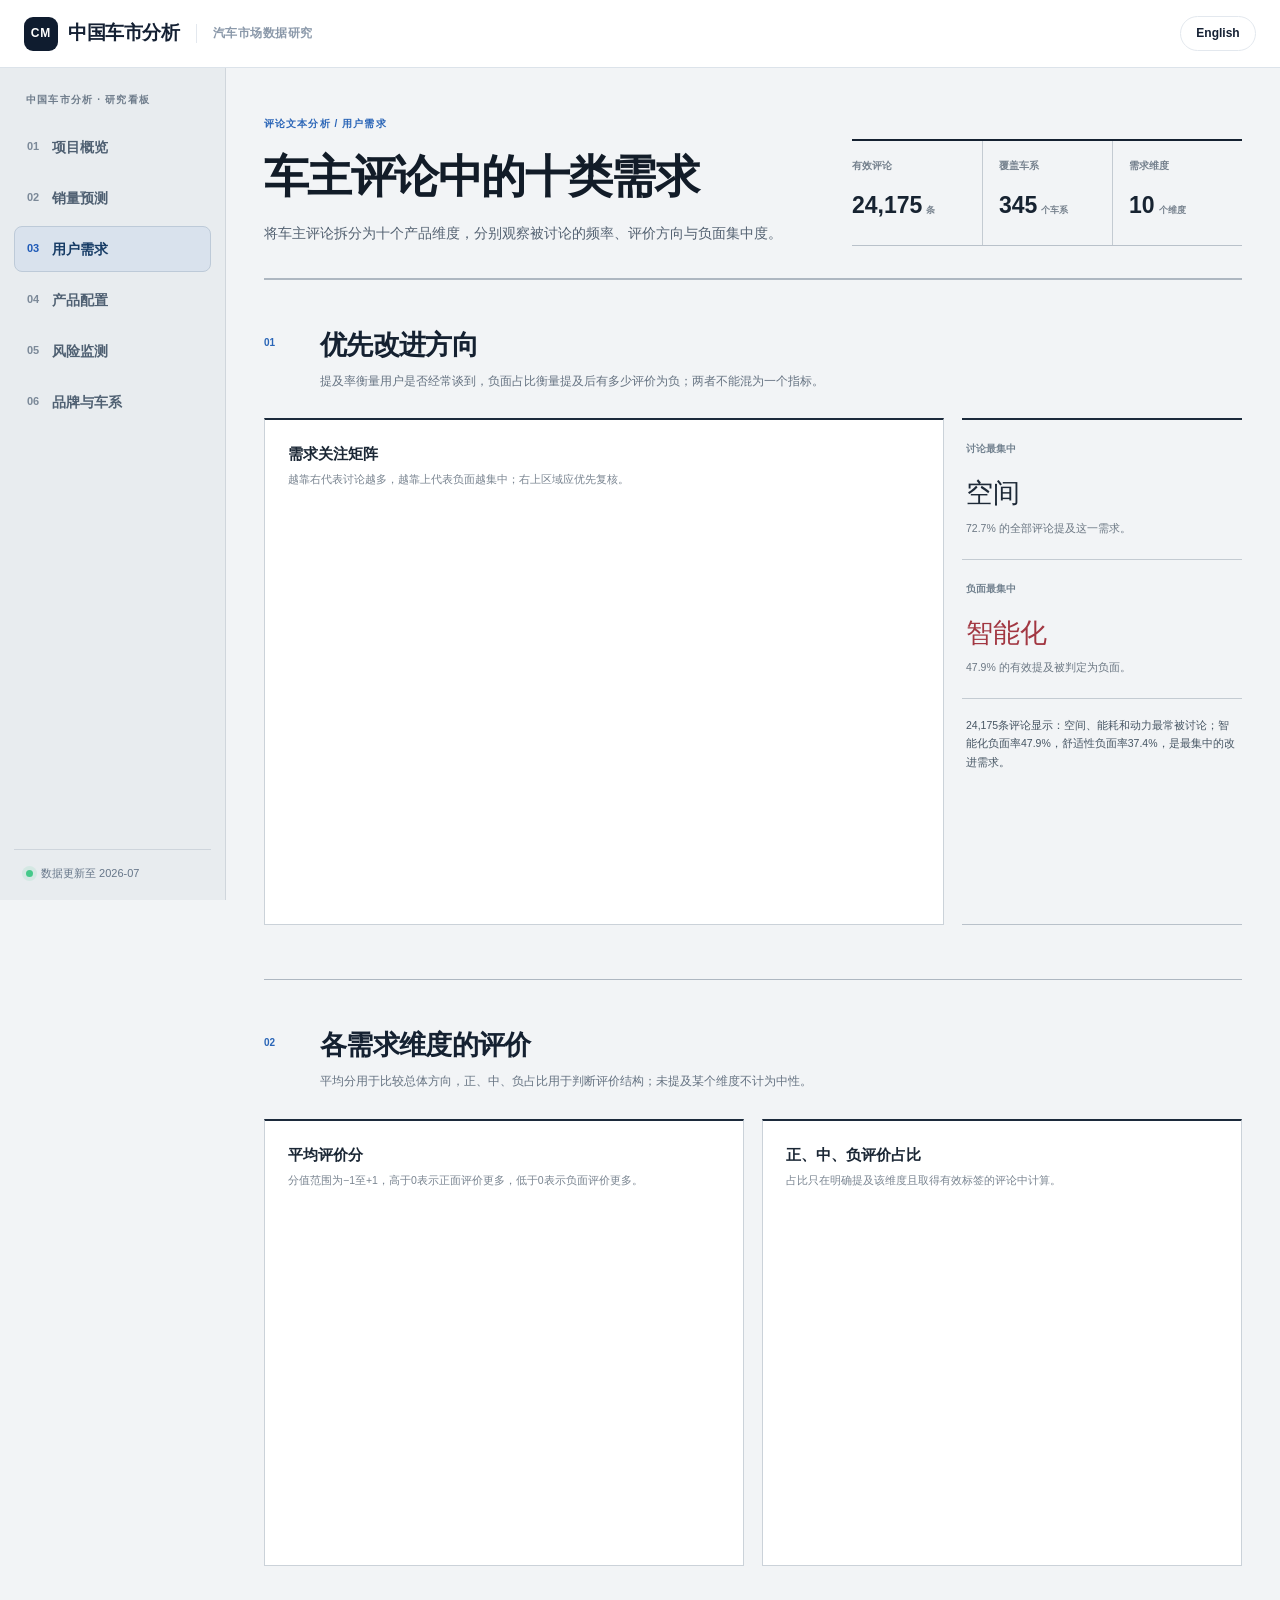
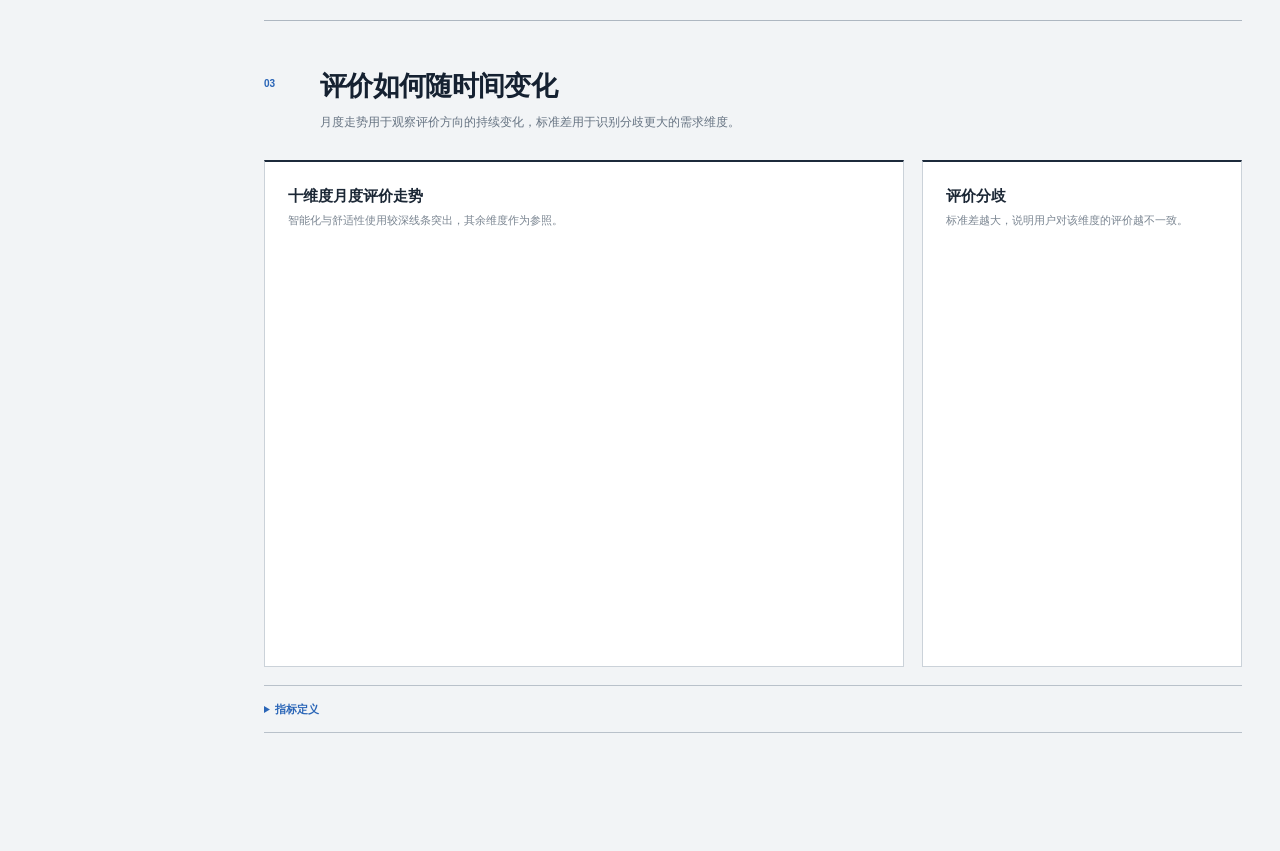
==== app/absa.html @ 63342f26 "feat: rename project and publish research dashboard" ====
<!doctype html>
<html lang="zh-CN">
<head>
  <meta charset="utf-8">
  <meta name="viewport" content="width=device-width, initial-scale=1">
  <title>中国车市分析 · 用户需求</title>
  <link rel="stylesheet" href="static/css/style.css?v=20260825-2">
  <style>[data-i18n]{visibility:hidden}</style>
</head>
<body class="analysis-page needs-page">
  <header class="topbar">
    <div class="brand">中国车市分析</div>
    <div class="brand-sub" data-i18n="brand_sub">汽车市场数据研究</div>
    <div class="top-actions"><button id="langSwitch" class="lang-switch">English</button></div>
  </header>
  <div class="layout">
    <nav class="sidebar" aria-label="Primary navigation"></nav>
    <main class="content analysis-content">
      <header class="analysis-header">
        <div class="analysis-header-copy">
          <p class="analysis-breadcrumb" data-i18n="ab_breadcrumb">评论文本分析 / 用户需求</p>
          <h1 data-i18n="ab_title_full">车主评论中的十类需求</h1>
          <p data-i18n="ab_lead_public">将车主评论拆分为十个产品维度，分别观察被讨论的频率、评价方向与负面集中度。</p>
        </div>
        <dl class="analysis-protocol">
          <div><dt data-i18n="ab_protocol_reviews">有效评论</dt><dd><strong id="ab-review-count">24,175</strong><span data-i18n="ov_unit_review">条</span></dd></div>
          <div><dt data-i18n="ab_protocol_series">覆盖车系</dt><dd><strong id="ab-series-count">345</strong><span data-i18n="home_series_unit">个车系</span></dd></div>
          <div><dt data-i18n="ab_protocol_aspects">需求维度</dt><dd><strong id="ab-aspect-count">10</strong><span data-i18n="ab_dimension_unit">个维度</span></dd></div>
        </dl>
      </header>

      <section class="analysis-section" aria-labelledby="ab-priority-title">
        <header class="analysis-section-head">
          <span>01</span>
          <div><h2 id="ab-priority-title" data-i18n="ab_priority_title">优先改进方向</h2><p data-i18n="ab_priority_lead">提及率衡量用户是否经常谈到，负面占比衡量提及后有多少评价为负；两者不能混为一个指标。</p></div>
        </header>
        <div class="needs-priority-grid">
          <article class="analysis-panel">
            <div class="analysis-panel-head"><div><h3 data-i18n="ab_attention">需求关注矩阵</h3><p data-i18n="ab_attention_note">越靠右代表讨论越多，越靠上代表负面越集中；右上区域应优先复核。</p></div></div>
            <div id="chartAttention" class="analysis-chart analysis-chart-tall"></div>
          </article>
          <aside class="needs-findings">
            <div><span data-i18n="ab_top_discussed">讨论最集中</span><strong id="ab-top-mentioned">—</strong><p id="ab-top-mentioned-detail">—</p></div>
            <div class="needs-finding-negative"><span data-i18n="ab_top_complaint">负面最集中</span><strong id="ab-top-negative">—</strong><p id="ab-top-negative-detail">—</p></div>
            <p class="needs-conclusion" id="ab-concl"></p>
          </aside>
        </div>
      </section>

      <section class="analysis-section" aria-labelledby="ab-evaluation-title">
        <header class="analysis-section-head">
          <span>02</span>
          <div><h2 id="ab-evaluation-title" data-i18n="ab_evaluation_title">各需求维度的评价</h2><p data-i18n="ab_evaluation_lead">平均分用于比较总体方向，正、中、负占比用于判断评价结构；未提及某个维度不计为中性。</p></div>
        </header>
        <div class="analysis-grid-2">
          <article class="analysis-panel">
            <div class="analysis-panel-head"><div><h3 data-i18n="ab_bar">平均评价分</h3><p data-i18n="ab_bar_insight">分值范围为−1至+1，高于0表示正面评价更多，低于0表示负面评价更多。</p></div></div>
            <div id="chartAverage" class="analysis-chart"></div>
          </article>
          <article class="analysis-panel">
            <div class="analysis-panel-head"><div><h3 data-i18n="ab_dist">正、中、负评价占比</h3><p data-i18n="ab_dist_insight">占比只在明确提及该维度且取得有效标签的评论中计算。</p></div></div>
            <div id="chartDist" class="analysis-chart"></div>
          </article>
        </div>
      </section>

      <section class="analysis-section" aria-labelledby="ab-change-title">
        <header class="analysis-section-head">
          <span>03</span>
          <div><h2 id="ab-change-title" data-i18n="ab_change_title">评价如何随时间变化</h2><p data-i18n="ab_change_lead">月度走势用于观察评价方向的持续变化，标准差用于识别分歧更大的需求维度。</p></div>
        </header>
        <div class="needs-change-grid">
          <article class="analysis-panel">
            <div class="analysis-panel-head"><div><h3 data-i18n="ab_trend">十维度月度评价走势</h3><p data-i18n="ab_trend_insight">智能化与舒适性使用较深线条突出，其余维度作为参照。</p></div></div>
            <div id="chartTrend" class="analysis-chart analysis-chart-tall"></div>
          </article>
          <article class="analysis-panel">
            <div class="analysis-panel-head"><div><h3 data-i18n="ab_variance">评价分歧</h3><p data-i18n="ab_var_insight">标准差越大，说明用户对该维度的评价越不一致。</p></div></div>
            <div id="chartVariance" class="analysis-chart analysis-chart-tall"></div>
          </article>
        </div>
        <details class="analysis-method-note"><summary data-i18n="ab_method_summary">指标定义</summary><p data-i18n="ab_method_definition">提及率＝提及该维度的评论数÷全部评论数；负面占比＝该维度负面标签数÷该维度有效标签数。未提及与标签缺失均保留为缺失，不填成中性。</p></details>
      </section>
    </main>
  </div>

  <script src="static/js/lib/echarts.min.js"></script>
  <script src="static/js/theme.js"></script>
  <script src="static/js/common.js"></script>
  <script src="static/js/i18n.js"></script>
  <script>
    try { window.I18N.apply(); } catch (e) {}
    document.querySelectorAll('[data-i18n]').forEach(function (el) { el.style.visibility = 'visible'; });
    var absaData = null;
    var chartAttention, chartAverage, chartDist, chartTrend, chartVariance;

    function renderABSA() {
      if (!absaData) return;
      var d = absaData, T = window.CHINA_AUTO_MARKET;
      document.getElementById('ab-concl').textContent = d.conclusion[window.CHINA_AUTO_MARKET.lang] || d.conclusion.zh;
      document.getElementById('ab-review-count').textContent = formatNumber(d.meta.review_rows);
      document.getElementById('ab-series-count').textContent = formatNumber(d.meta.review_series);
      document.getElementById('ab-aspect-count').textContent = formatNumber(d.meta.aspects);
      var distByKey = {};
      d.distribution.forEach(function (x) { distByKey[x.key] = x; });
      var topMention = d.aspects.slice().sort(function (a, b) { return b.mention_rate - a.mention_rate; })[0];
      var topNegative = d.distribution.slice().sort(function (a, b) { return b.negative - a.negative; })[0];
      document.getElementById('ab-top-mentioned').textContent = nameFromAspect(topMention);
      document.getElementById('ab-top-mentioned-detail').textContent = (topMention.mention_rate * 100).toFixed(1) + '% ' + (window.CHINA_AUTO_MARKET.lang === 'en' ? 'of all reviews mention this need.' : '的全部评论提及这一需求。');
      document.getElementById('ab-top-negative').textContent = nameFromAspect(topNegative);
      document.getElementById('ab-top-negative-detail').textContent = (topNegative.negative * 100).toFixed(1) + '% ' + (window.CHINA_AUTO_MARKET.lang === 'en' ? 'of scored mentions are negative.' : '的有效提及被判定为负面。');

      var attention = d.aspects.map(function (a) {
        var negative = distByKey[a.key].negative;
        return { name: nameFromAspect(a), value: [a.mention_rate, negative, 16], itemStyle: { color: negative >= .35 ? T.sentimentNeg : '#2a65b7' } };
      });
      if (!chartAttention) chartAttention = initChart('chartAttention');
      chartAttention.setOption({
        tooltip: { trigger: 'item', backgroundColor: 'rgba(15,28,47,.96)', borderWidth: 0, textStyle: { color: '#fff' }, formatter: function (p) { return '<b>' + p.name + '</b><br>' + (window.CHINA_AUTO_MARKET.lang === 'en' ? 'Mention rate: ' : '提及率：') + (p.value[0] * 100).toFixed(1) + '%<br>' + (window.CHINA_AUTO_MARKET.lang === 'en' ? 'Negative share: ' : '负面占比：') + (p.value[1] * 100).toFixed(1) + '%'; } },
        grid: baseGrid({ top: 32, left: 52, right: 38, bottom: 56 }),
        xAxis: Object.assign({ type: 'value', min: .4, max: .76, axisLabel: { formatter: function (v) { return Math.round(v * 100) + '%'; } }, name: window.CHINA_AUTO_MARKET.lang === 'en' ? 'Mention rate' : '评论提及率', nameLocation: 'middle', nameGap: 32 }, axisStyle()),
        yAxis: Object.assign({ type: 'value', min: 0, max: .55, axisLabel: { formatter: function (v) { return Math.round(v * 100) + '%'; } }, name: window.CHINA_AUTO_MARKET.lang === 'en' ? 'Negative share' : '负面占比' }, axisStyle()),
        series: [{ type: 'scatter', data: attention, symbolSize: 17, label: { show: true, position: 'top', color: T.text, fontSize: 10, formatter: '{b}' }, markLine: { silent: true, symbol: 'none', lineStyle: { type: 'dashed', color: '#aeb8c3' }, data: [{ xAxis: .65 }, { yAxis: .3 }] } }]
      }, true);

      var averages = d.aspects.slice().sort(function (a, b) { return a.avg - b.avg; });
      if (!chartAverage) chartAverage = initChart('chartAverage');
      chartAverage.setOption({
        tooltip: Object.assign({ trigger: 'axis', axisPointer: { type: 'shadow' }, valueFormatter: function (v) { return Number(v).toFixed(3); } }, tooltipStyle()),
        grid: baseGrid({ left: 82, top: 18, right: 52, bottom: 42 }),
        xAxis: Object.assign({ type: 'value', min: -.2, max: 1, name: window.I18N.get('ab_axis_sentiment'), nameLocation: 'middle', nameGap: 28 }, axisStyle()),
        yAxis: Object.assign({ type: 'category', data: averages.map(nameFromAspect) }, axisStyle()),
        series: [{ type: 'bar', barMaxWidth: 14, data: averages.map(function (x) { return { value: x.avg, itemStyle: { color: x.avg < 0 ? T.sentimentNeg : '#2a65b7', borderRadius: x.avg < 0 ? [4,0,0,4] : [0,4,4,0] } }; }), label: { show: true, position: 'right', color: T.muted, fontSize: 10, formatter: function (p) { return p.value.toFixed(3); } }, markLine: { silent: true, symbol: 'none', data: [{ xAxis: 0 }], lineStyle: { color: '#6e7b88', width: 1 } } }]
      }, true);

      var rows = d.distribution.slice().sort(function (a, b) { return b.negative - a.negative; });
      if (!chartDist) chartDist = initChart('chartDist');
      chartDist.setOption({
        tooltip: Object.assign({ trigger: 'axis', axisPointer: { type: 'shadow' }, valueFormatter: function (v) { return (v * 100).toFixed(1) + '%'; } }, tooltipStyle()),
        legend: { data: [window.I18N.get('ab_pos'), window.I18N.get('ab_neu'), window.I18N.get('ab_neg')], top: 0, textStyle: { color: T.muted, fontSize: 10 } },
        grid: baseGrid({ left: 82, top: 38, right: 22, bottom: 36 }),
        xAxis: Object.assign({ type: 'value', max: 1, axisLabel: { formatter: function (v) { return Math.round(v * 100) + '%'; } } }, axisStyle()),
        yAxis: Object.assign({ type: 'category', data: rows.map(nameFromAspect) }, axisStyle()),
        series: [
          { name: window.I18N.get('ab_pos'), type: 'bar', stack: 'total', barMaxWidth: 15, data: rows.map(function (x) { return x.positive; }), itemStyle: { color: T.sentimentPos } },
          { name: window.I18N.get('ab_neu'), type: 'bar', stack: 'total', barMaxWidth: 15, data: rows.map(function (x) { return x.neutral; }), itemStyle: { color: T.sentimentNeu } },
          { name: window.I18N.get('ab_neg'), type: 'bar', stack: 'total', barMaxWidth: 15, data: rows.map(function (x) { return x.negative; }), itemStyle: { color: T.sentimentNeg } }
        ]
      }, true);

      var mt = d.monthly_trends;
      if (!chartTrend) chartTrend = initChart('chartTrend');
      chartTrend.setOption({
        tooltip: tooltipStyle(),
        legend: { type: 'scroll', data: mt.series.map(function (s) { return window.CHINA_AUTO_MARKET.lang === 'en' ? s.name_en : s.name_zh; }), top: 0, textStyle: { color: T.muted, fontSize: 10 } },
        grid: baseGrid({ top: 48, bottom: 42, left: 50, right: 24 }),
        xAxis: Object.assign({ type: 'category', data: mt.months, axisLabel: { interval: Math.max(0, Math.floor(mt.months.length / 8)) } }, axisStyle()),
        yAxis: Object.assign({ type: 'value', min: -.5, max: 1, name: window.I18N.get('ab_axis_sentiment') }, axisStyle()),
        series: mt.series.map(function (s, i) { var focus = s.key === 'comfort' || s.key === 'intelligence'; return { name: window.CHINA_AUTO_MARKET.lang === 'en' ? s.name_en : s.name_zh, type: 'line', data: s.data, showSymbol: false, connectNulls: false, smooth: .12, lineStyle: { width: focus ? 2.4 : 1.1, opacity: focus ? 1 : .36 }, itemStyle: { color: focus ? (s.key === 'intelligence' ? T.sentimentNeg : '#9152a6') : T.palette[i % T.palette.length] }, z: focus ? 4 : 1 }; })
      }, true);

      var variance = d.variance.slice().sort(function (a, b) { return a.std - b.std; });
      if (!chartVariance) chartVariance = initChart('chartVariance');
      chartVariance.setOption({
        tooltip: Object.assign({ trigger: 'axis', axisPointer: { type: 'shadow' }, valueFormatter: function (v) { return Number(v).toFixed(3); } }, tooltipStyle()),
        grid: baseGrid({ left: 88, top: 18, right: 50, bottom: 42 }),
        xAxis: Object.assign({ type: 'value', min: .35, max: 1, name: window.CHINA_AUTO_MARKET.lang === 'en' ? 'Standard deviation' : '标准差', nameLocation: 'middle', nameGap: 28 }, axisStyle()),
        yAxis: Object.assign({ type: 'category', data: variance.map(nameFromAspect) }, axisStyle()),
        series: [{ type: 'bar', barMaxWidth: 14, data: variance.map(function (x) { return { value: x.std, itemStyle: { color: x.std >= .9 ? T.sentimentNeg : '#778a9e', borderRadius: [0,4,4,0] } }; }), label: { show: true, position: 'right', color: T.muted, fontSize: 10, formatter: function (p) { return p.value.toFixed(3); } } }]
      }, true);
    }

    loadJSON('absa').then(function (d) { absaData = d; renderABSA(); });
    window.__renderers.renderABSA = renderABSA;
  </script>
</body>
</html>
---- app/static/css/style.css ----
:root {
  --canvas: #f4f6f8;
  --paper: #ffffff;
  --ink: #142033;
  --muted: #65758b;
  --soft: #8b99aa;
  --line: #e3e8ee;
  --navy: #0f1c2f;
  --primary: #2878ff;
  --primary-soft: #eaf2ff;
  --cyan: #00a6a6;
  --positive: #36a269;
  --negative: #df5b63;
  --warning: #e7a53f;
  --shadow: 0 8px 30px rgba(29, 46, 68, .065);
  --sidebar: 226px;
  --topbar: 68px;
}

* { box-sizing: border-box; }
html { scroll-behavior: smooth; }
html, body {
  margin: 0;
  min-height: 100%;
  background: var(--canvas);
  color: var(--ink);
  font-family: -apple-system, BlinkMacSystemFont, "SF Pro Display", "PingFang SC",
               "Microsoft YaHei", "Segoe UI", Roboto, Helvetica, Arial, sans-serif;
  font-size: 15px;
  line-height: 1.58;
}
button, input, select { font: inherit; }

.topbar {
  position: sticky;
  top: 0;
  z-index: 40;
  height: var(--topbar);
  display: flex;
  align-items: center;
  gap: 16px;
  padding: 0 24px;
  background: rgba(255, 255, 255, .94);
  border-bottom: 1px solid rgba(216, 224, 232, .88);
  backdrop-filter: blur(14px);
}
.topbar .brand a { display: flex; align-items: center; gap: 10px; color: var(--ink); text-decoration: none; }
.brand-mark { width: 34px; height: 34px; display: grid; place-items: center; border-radius: 9px; background: var(--navy); color: #fff; font-size: 12px; font-weight: 800; letter-spacing: .07em; }
.brand-word { font-size: 19px; font-weight: 760; letter-spacing: -.02em; }
.brand-sub { padding-left: 16px; border-left: 1px solid var(--line); color: var(--soft); font-size: 12px; font-weight: 650; letter-spacing: .04em; }
.top-actions { display: flex; align-items: center; gap: 24px; margin-left: auto; }
.lang-switch { min-width: 76px; padding: 7px 13px; border: 1px solid var(--line); border-radius: 999px; background: var(--paper); color: var(--ink); cursor: pointer; font-size: 12px; font-weight: 650; transition: .18s ease; }
.lang-switch:hover { color: var(--primary); border-color: #a9c7ff; background: var(--primary-soft); }
.nav-toggle, .nav-overlay { display: none; }

.layout { display: flex; min-height: calc(100vh - var(--topbar)); }
.sidebar { position: sticky; top: var(--topbar); width: var(--sidebar); height: calc(100vh - var(--topbar)); flex: 0 0 var(--sidebar); display: flex; flex-direction: column; overflow: auto; padding: 24px 14px 18px; border-right: 1px solid #d0d6dc; background: #e8ecef; color: #203044; }
.nav-caption { padding: 0 12px 16px; color: #6d7b8a; font-size: 10px; font-weight: 750; letter-spacing: .12em; }
.nav-list { display: grid; gap: 5px; }
.sidebar a { min-height: 46px; display: flex; align-items: center; gap: 13px; padding: 0 12px; border: 1px solid transparent; border-radius: 8px; color: #4f6072; text-decoration: none; font-size: 14px; font-weight: 600; transition: .18s ease; }
.sidebar a:hover { background: rgba(31,90,183,.055); color: #173c66; }
.sidebar a.active { background: #d9e2ed; border-color: #bdcad8; color: #173c66; }
.nav-index { color: #7b8998; font-size: 11px; font-variant-numeric: tabular-nums; }
.sidebar a.active .nav-index { color: #1f5ab7; }
.nav-foot { margin-top: auto; display: flex; align-items: center; gap: 8px; padding: 15px 12px 0; border-top: 1px solid #ced5dc; color: #667689; font-size: 11px; }
.status-dot { width: 7px; height: 7px; border-radius: 50%; background: #45c98a; box-shadow: 0 0 0 4px rgba(69,201,138,.12); }

.content { width: calc(100% - var(--sidebar)); max-width: 1440px; padding: 34px 38px 64px; }
.page-head { display: flex; justify-content: space-between; gap: 28px; margin: 0 0 24px; }
.page-head-copy { max-width: 820px; }
.eyebrow { margin: 0 0 8px; color: #76a8ff; font-size: 11.5px; font-weight: 750; letter-spacing: .08em; }
.page-head h1 { margin: 0 0 9px; font-size: clamp(29px, 2.5vw, 36px); line-height: 1.22; letter-spacing: -.03em; }
.lead-text { max-width: 900px; margin: 0; color: #53657b; font-size: 14px; line-height: 1.7; }
.page-meta { display: flex; align-items: flex-start; gap: 8px; padding-top: 6px; }
.meta-pill, .trust-pill { display: inline-flex; align-items: center; gap: 6px; padding: 7px 11px; border: 1px solid var(--line); border-radius: 999px; background: rgba(255,255,255,.78); color: #53657b; font-size: 11.5px; font-weight: 650; white-space: nowrap; }
.meta-pill::before, .trust-pill::before { content: ''; width: 5px; height: 5px; border-radius: 50%; background: var(--positive); }

/* Internal analysis pages: compact data-product shell. */
.analysis-page { background: #f2f4f6; }
.analysis-content { max-width: 1480px; padding-top: 0; }
.analysis-header { display: grid; grid-template-columns: minmax(0, 1.45fr) minmax(390px, .72fr); gap: 54px; align-items: end; padding: 48px 0 32px; border-bottom: 1px solid #aeb7c1; }
.analysis-header-copy { max-width: 760px; }
.analysis-breadcrumb { margin: 0 0 18px; color: #2a65b7; font-size: 10px; font-weight: 800; letter-spacing: .11em; text-transform: uppercase; }
.analysis-header h1 { margin: 0; color: #121c28; font-size: clamp(34px, 3.5vw, 48px); font-weight: 720; line-height: 1.18; letter-spacing: -.035em; }
.analysis-header-copy > p:last-child { max-width: 720px; margin: 18px 0 0; color: #536171; font-size: 14px; line-height: 1.78; }
.analysis-protocol { display: grid; grid-template-columns: repeat(3, minmax(0, 1fr)); margin: 0; border-top: 2px solid #152131; border-bottom: 1px solid #b9c1ca; }
.analysis-protocol > div { min-height: 104px; padding: 17px 16px 15px 0; }
.analysis-protocol > div + div { padding-left: 16px; border-left: 1px solid #c4cbd2; }
.analysis-protocol dt { color: #74808d; font-size: 9.5px; font-weight: 700; }
.analysis-protocol dd { margin: 21px 0 0; color: #172331; font-size: 13px; font-weight: 700; white-space: nowrap; }
.analysis-protocol dd strong { font-size: 23px; line-height: 1; font-variant-numeric: tabular-nums; }
.analysis-protocol dd span { margin-left: 4px; color: #77828e; font-size: 9px; font-weight: 600; }
.analysis-timeline { display: grid; grid-template-columns: 2fr .75fr .75fr; margin: 22px 0 28px; border: 1px solid #cbd2d9; background: #fff; }
.analysis-timeline > div { min-height: 74px; display: grid; grid-template-columns: auto minmax(120px, 1fr) auto; gap: 15px; align-items: center; padding: 15px 18px; }
.analysis-timeline > div + div { border-left: 1px solid #cbd2d9; }
.analysis-timeline span { color: #2a65b7; font-size: 9px; font-weight: 800; letter-spacing: .08em; }
.analysis-timeline strong { color: #253241; font-size: 12px; font-variant-numeric: tabular-nums; }
.analysis-timeline em { color: #84909c; font-size: 9px; font-style: normal; white-space: nowrap; }
.analysis-section { padding: 48px 0 54px; border-top: 1px solid #aeb7c1; }
.analysis-section-head { display: grid; grid-template-columns: 38px minmax(0, 1fr); gap: 18px; max-width: 920px; margin-bottom: 27px; }
.analysis-section-head > span { padding-top: 7px; color: #2a65b7; font-size: 10px; font-weight: 800; font-variant-numeric: tabular-nums; }
.analysis-section-head h2 { margin: 0; color: #152131; font-size: 27px; line-height: 1.3; letter-spacing: -.025em; }
.analysis-section-head p { max-width: 780px; margin: 8px 0 0; color: #667382; font-size: 12px; line-height: 1.72; }
.analysis-panel { min-width: 0; padding: 22px 23px 18px; border: 1px solid #cbd2d9; border-top: 2px solid #1c2a3b; background: #fff; }
.analysis-panel-head { display: flex; justify-content: space-between; gap: 22px; margin-bottom: 8px; }
.analysis-panel-head h3 { margin: 0; color: #1b2735; font-size: 15px; font-weight: 730; }
.analysis-panel-head p { max-width: 680px; margin: 5px 0 0; color: #7a8591; font-size: 10.5px; line-height: 1.65; }
.analysis-chart { width: 100%; height: 350px; }
.analysis-chart-tall { height: 410px; }
.analysis-grid-2 { display: grid; grid-template-columns: repeat(2, minmax(0, 1fr)); gap: 18px; }
.forecast-score-wrap { overflow-x: auto; margin-bottom: 22px; border-top: 2px solid #1c2a3b; border-bottom: 1px solid #aeb7c1; background: #fff; }
.forecast-score-table { width: 100%; min-width: 720px; border-collapse: collapse; }
.forecast-score-table th { padding: 11px 15px; border-bottom: 1px solid #aeb7c1; color: #737f8b; font-size: 9.5px; font-weight: 750; text-align: right; }
.forecast-score-table th:first-child { width: 46%; text-align: left; }
.forecast-score-table td { padding: 16px 15px; border-bottom: 1px solid #dde1e5; color: #1d2937; font-size: 15px; font-weight: 700; text-align: right; font-variant-numeric: tabular-nums; }
.forecast-score-table tbody tr:last-child td { border-bottom: 0; }
.forecast-score-table td:first-child { text-align: left; }
.forecast-score-table td:first-child strong { display: block; font-size: 12.5px; }
.forecast-score-table td:first-child span { display: block; margin-top: 4px; color: #7b8691; font-size: 9.5px; font-weight: 500; }
.forecast-primary-row td { background: #edf3fb; }
.forecast-primary-row td:first-child { box-shadow: inset 3px 0 #2a65b7; }
.forecast-primary-row td:last-child, #fc-score-cold-gain { color: #197052; }
.forecast-main-grid { display: grid; grid-template-columns: minmax(0, 1.48fr) minmax(270px, .52fr); gap: 18px; }
.analysis-reading { padding: 22px 21px; border-top: 2px solid #1c2a3b; border-bottom: 1px solid #b9c1ca; background: #e9edf1; }
.analysis-reading h3 { margin: 0 0 23px; color: #1c2937; font-size: 14px; }
.analysis-reading dl { margin: 0; }
.analysis-reading dl > div { padding: 17px 0; border-top: 1px solid #c5cbd2; }
.analysis-reading dl > div:first-child { border-top: 0; padding-top: 0; }
.analysis-reading dt { color: #2a65b7; font-size: 10px; font-weight: 750; }
.analysis-reading dd { margin: 6px 0 0; color: #5f6c79; font-size: 10.5px; line-height: 1.72; }
.forecast-signal-grid { display: grid; grid-template-columns: minmax(0, 1.5fr) minmax(290px, .5fr); gap: 18px; }
.forecast-signal-summary { border-top: 2px solid #1c2a3b; border-bottom: 1px solid #b9c1ca; }
.forecast-signal-summary > div { min-height: 137px; padding: 21px 4px 20px; }
.forecast-signal-summary > div + div { border-top: 1px solid #c4cbd2; }
.forecast-signal-summary span { display: block; color: #2a65b7; font-size: 9px; font-weight: 800; }
.forecast-signal-summary strong { display: block; margin: 15px 0 6px; color: #1d2937; font-size: 13px; }
.forecast-signal-summary p { margin: 0; color: #6a7682; font-size: 10.5px; line-height: 1.68; }
.forecast-evidence-strip { display: grid; grid-template-columns: repeat(3, minmax(0, 1fr)); margin-bottom: 20px; border-top: 2px solid #1c2a3b; border-bottom: 1px solid #aeb7c1; background: #fff; }
.forecast-evidence-strip > div { min-height: 130px; padding: 21px 22px; }
.forecast-evidence-strip > div + div { border-left: 1px solid #cbd2d9; }
.forecast-evidence-strip span { display: block; color: #74808c; font-size: 10px; }
.forecast-evidence-strip strong { display: block; margin-top: 20px; color: #1e5da9; font-size: 31px; line-height: 1; letter-spacing: -.035em; font-variant-numeric: tabular-nums; }
.forecast-evidence-strip small { margin-left: 4px; color: #6d7985; font-size: 10px; letter-spacing: 0; }
.forecast-evidence-strip > p { grid-column: 1 / -1; margin: 0; padding: 15px 22px; border-top: 1px solid #cbd2d9; background: #f5f7f8; color: #576573; font-size: 11px; line-height: 1.7; }
.analysis-method-note { margin-top: 18px; border-top: 1px solid #b9c1ca; border-bottom: 1px solid #b9c1ca; }
.analysis-method-note summary { padding: 15px 0; color: #2a65b7; cursor: pointer; font-size: 10.5px; font-weight: 720; }
.analysis-method-note p { max-width: 920px; margin: 0 0 13px; color: #687480; font-size: 10px; line-height: 1.75; }

/* User needs */
.needs-priority-grid { display: grid; grid-template-columns: minmax(0, 1.48fr) minmax(280px, .52fr); gap: 18px; }
.needs-findings { border-top: 2px solid #1c2a3b; border-bottom: 1px solid #b9c1ca; }
.needs-findings > div { min-height: 132px; padding: 21px 4px; }
.needs-findings > div + div { border-top: 1px solid #c4cbd2; }
.needs-findings span { display: block; color: #71808e; font-size: 9.5px; font-weight: 750; }
.needs-findings strong { display: block; margin: 16px 0 5px; color: #1d2937; font-family: Georgia, "Songti SC", serif; font-size: 27px; font-weight: 560; }
.needs-findings p { margin: 0; color: #6c7884; font-size: 10.5px; line-height: 1.68; }
.needs-findings .needs-finding-negative strong { color: #a23742; }
.needs-findings .needs-conclusion { padding: 17px 4px; border-top: 1px solid #c4cbd2; color: #465563; font-size: 10.5px; line-height: 1.75; }
.needs-change-grid { display: grid; grid-template-columns: minmax(0, 1.42fr) minmax(320px, .58fr); gap: 18px; }

/* Product specifications */
.product-evidence-strip { display: grid; grid-template-columns: repeat(3, minmax(0, 1fr)); margin-bottom: 20px; border-top: 2px solid #1c2a3b; border-bottom: 1px solid #aeb7c1; background: #fff; }
.product-evidence-strip > div { min-height: 120px; padding: 20px 22px; }
.product-evidence-strip > div + div { border-left: 1px solid #cbd2d9; }
.product-evidence-strip span { display: block; color: #74808c; font-size: 10px; }
.product-evidence-strip strong { display: inline-block; margin-top: 18px; color: #1e5da9; font-size: 31px; line-height: 1; letter-spacing: -.035em; font-variant-numeric: tabular-nums; }
.product-evidence-strip small { margin-left: 4px; color: #6d7985; font-size: 10px; }
.product-evidence-strip > p { grid-column: 1 / -1; margin: 0; padding: 14px 22px; border-top: 1px solid #cbd2d9; background: #f5f7f8; color: #576573; font-size: 11px; line-height: 1.7; }
.product-performance-grid { display: grid; grid-template-columns: minmax(0, 1.45fr) minmax(280px, .55fr); gap: 18px; }
.product-feature-grid { display: grid; grid-template-columns: minmax(0, 1.35fr) minmax(340px, .65fr); gap: 18px; }
.product-boundaries { display: grid; grid-template-columns: repeat(3, minmax(0, 1fr)); border-top: 2px solid #1c2a3b; border-bottom: 1px solid #b9c1ca; }
.product-boundaries > div { min-height: 190px; padding: 22px 25px 24px 0; }
.product-boundaries > div + div { padding-left: 25px; border-left: 1px solid #c4cbd2; }
.product-boundaries span { display: block; color: #2a65b7; font-size: 9.5px; font-weight: 800; }
.product-boundaries strong { display: block; margin: 28px 0 9px; color: #1d2937; font-size: 13px; }
.product-boundaries p { margin: 0; color: #64717e; font-size: 10.5px; line-height: 1.72; }

/* Risk monitor */
.alerts-current-grid { display: grid; grid-template-columns: minmax(0, 1.2fr) minmax(340px, .8fr); gap: 18px; }
.alerts-current-card { padding: 25px 25px 22px; border: 1px solid #cbd2d9; border-top: 3px solid #b83f49; background: #fff; }
.alerts-current-head { display: flex; align-items: flex-start; justify-content: space-between; gap: 20px; padding-bottom: 24px; border-bottom: 1px solid #d5dae0; }
.alerts-current-head span:first-child { color: #7a858f; font-size: 10px; }
.alerts-current-head h3 { margin: 9px 0 0; color: #182432; font-family: Georgia, "Songti SC", serif; font-size: 27px; font-weight: 560; }
.alerts-current-card dl { display: grid; grid-template-columns: repeat(4, minmax(0, 1fr)); margin: 0; }
.alerts-current-card dl > div { min-height: 92px; padding: 20px 15px 8px 0; }
.alerts-current-card dl > div + div { padding-left: 15px; border-left: 1px solid #d5dae0; }
.alerts-current-card dt { color: #7b8691; font-size: 9.5px; }
.alerts-current-card dd { margin: 14px 0 0; color: #23303e; font-size: 15px; font-weight: 730; font-variant-numeric: tabular-nums; }
.alerts-rule-card { padding: 24px; border-top: 2px solid #1c2a3b; border-bottom: 1px solid #b9c1ca; background: #e8edf1; }
.alerts-rule-card > span { color: #2a65b7; font-size: 10px; font-weight: 800; }
.alerts-rule-card > p { margin: 13px 0 20px; color: #455461; font-size: 11px; line-height: 1.72; }
.alerts-rule-steps { border-top: 1px solid #bec7cf; }
.alerts-rule-steps > div { display: grid; grid-template-columns: 27px 1fr; gap: 10px; padding: 11px 0; border-bottom: 1px solid #c8d0d7; }
.alerts-rule-steps b { color: #2a65b7; font-size: 9px; }
.alerts-rule-steps span { color: #5a6875; font-size: 10px; }
.alerts-rule-card .alerts-conclusion { margin: 18px 0 0; color: #64717e; font-size: 10px; }
.alerts-history-strip { display: grid; grid-template-columns: repeat(3, minmax(0, 1fr)); margin-bottom: 18px; border-top: 2px solid #1c2a3b; border-bottom: 1px solid #aeb7c1; background: #fff; }
.alerts-history-strip > div { min-height: 98px; padding: 19px 22px; }
.alerts-history-strip > div + div { border-left: 1px solid #cbd2d9; }
.alerts-history-strip span { display: block; color: #74808c; font-size: 10px; }
.alerts-history-strip strong { display: block; margin-top: 13px; color: #263442; font-size: 24px; font-variant-numeric: tabular-nums; }
.alerts-table-panel { padding: 16px; border: 1px solid #cbd2d9; border-top: 2px solid #1c2a3b; background: #fff; }
.alerts-table-panel .tbl-wrap { max-height: 520px; border-radius: 0; }

/* Brand and series explorer */
.explorer-tabs { display: flex; gap: 0; margin-top: 24px; border-bottom: 1px solid #aeb7c1; }
.explorer-tabs .tab-btn { min-width: 150px; padding: 15px 22px 13px; border: 0; border-bottom: 3px solid transparent; border-radius: 0; background: transparent; color: #6f7b87; cursor: pointer; font-size: 14px; font-weight: 700; }
.explorer-tabs .tab-btn.active { border-bottom-color: #2a65b7; background: transparent; color: #1f5ca9; box-shadow: none; }
.explorer-filter-section { border-top: 0; }
.explorer-filter-panel { display: grid; grid-template-columns: 120px minmax(280px, 480px) 1fr; gap: 18px; align-items: center; padding: 22px 24px; border: 1px solid #cbd2d9; border-top: 2px solid #1c2a3b; background: #fff; }
.explorer-filter-panel label { color: #273544; font-size: 14px; font-weight: 730; }
.explorer-filter-panel select, .explorer-filter-panel input { width: 100%; min-height: 48px; padding: 11px 13px; border: 1px solid #bfc9d3; border-radius: 3px; outline: 0; background: #fff; color: #172331; font-size: 15px; }
.explorer-filter-panel select:focus, .explorer-filter-panel input:focus { border-color: #2a65b7; box-shadow: 0 0 0 3px rgba(42,101,183,.1); }
.explorer-filter-meta { color: #74808c; font-size: 11px; }
.explorer-series-filter { grid-template-columns: repeat(3, minmax(190px, 1fr)) auto; align-items: end; }
.explorer-series-filter > div { display: grid; gap: 7px; }
.explorer-data-notes { display: flex; flex-wrap: wrap; gap: 8px 25px; padding: 12px 1px 0; color: #75818d; font-size: 10px; }
.explorer-data-notes span::before { content: '—'; margin-right: 7px; color: #2a65b7; }
.explorer-click-hint { margin: 0 0 4px; color: #2a65b7; font-size: 10px; font-weight: 650; }

@media (max-width: 1100px) {
  .analysis-header { grid-template-columns: 1fr; gap: 28px; }
  .analysis-protocol { max-width: 680px; }
  .analysis-timeline { grid-template-columns: 1fr; }
  .analysis-timeline > div + div { border-left: 0; border-top: 1px solid #cbd2d9; }
  .forecast-main-grid, .forecast-signal-grid { grid-template-columns: 1fr; }
  .analysis-reading dl { display: grid; grid-template-columns: repeat(3, minmax(0, 1fr)); gap: 20px; }
  .analysis-reading dl > div, .analysis-reading dl > div:first-child { padding: 0; border-top: 0; }
  .forecast-signal-summary { display: grid; grid-template-columns: repeat(3, minmax(0, 1fr)); }
  .forecast-signal-summary > div { min-height: 0; padding: 20px; }
  .forecast-signal-summary > div + div { border-top: 0; border-left: 1px solid #c4cbd2; }
  .needs-priority-grid, .needs-change-grid, .product-performance-grid, .product-feature-grid, .alerts-current-grid { grid-template-columns: 1fr; }
  .needs-findings { display: grid; grid-template-columns: repeat(2, minmax(0, 1fr)); }
  .needs-findings > div + div { padding-left: 20px; border-top: 0; border-left: 1px solid #c4cbd2; }
  .needs-findings .needs-conclusion { grid-column: 1 / -1; padding: 17px 4px; border-left: 0; border-top: 1px solid #c4cbd2; }
  .explorer-series-filter { grid-template-columns: repeat(2, minmax(220px, 1fr)); }
  .explorer-series-filter .explorer-filter-meta { align-self: center; }
}

.hero { position: relative; overflow: hidden; display: grid; grid-template-columns: minmax(0, 1.6fr) minmax(280px, .8fr); min-height: 262px; margin-bottom: 18px; border-radius: 16px; background: var(--navy); color: #fff; box-shadow: 0 22px 55px rgba(15, 28, 47, .16); }
.hero::after { content: ''; position: absolute; right: -70px; top: -110px; width: 360px; height: 360px; border-radius: 50%; border: 80px solid rgba(40,120,255,.08); }
.hero-copy { position: relative; z-index: 1; padding: 34px 38px; }
.hero .eyebrow { color: #72a7ff; }
.hero h1 { max-width: 720px; margin: 0 0 14px; font-size: clamp(32px, 3.4vw, 42px); line-height: 1.16; letter-spacing: -.035em; }
.hero .lead-text { max-width: 720px; color: #b7c5d6; font-size: 14px; line-height: 1.72; }
.split-strip { display: flex; flex-wrap: wrap; gap: 7px; margin-top: 25px; }
.split-chip { padding: 7px 10px; border: 1px solid rgba(255,255,255,.13); border-radius: 6px; background: rgba(255,255,255,.05); color: #aebed1; font-size: 11px; }
.split-chip b { color: #fff; font-weight: 650; }
.hero-result { position: relative; z-index: 1; display: flex; flex-direction: column; justify-content: center; margin: 20px; padding: 28px; border: 1px solid rgba(255,255,255,.1); border-radius: 14px; background: rgba(255,255,255,.055); backdrop-filter: blur(8px); }
.result-label { color: #9fb2c9; font-size: 11px; font-weight: 700; letter-spacing: .05em; }
.result-value { margin: 5px 0 0; font-size: clamp(48px, 6vw, 72px); font-weight: 780; line-height: 1; letter-spacing: -.06em; font-variant-numeric: tabular-nums; }
.result-value small { color: #71a6ff; font-size: 22px; letter-spacing: 0; }
.result-delta { display: inline-flex; width: fit-content; margin-top: 15px; padding: 6px 9px; border-radius: 6px; background: rgba(69,201,138,.12); color: #8ce6b8; font-size: 12px; font-weight: 650; }
.result-note { margin-top: 9px; color: #9aadc3; font-size: 11px; }

/* Overview: editorial research-report direction. Scoped to the homepage. */
.home-page { background: #f1f0eb; }
.home-page .sidebar { display: none; }
.home-page .content { width: 100%; max-width: 1440px; margin: 0 auto; padding: 0 clamp(34px, 5.2vw, 76px) 64px; }
.home-topnav { display: flex; align-items: center; gap: 25px; }
.home-topnav a { color: #596573; font-size: 11.5px; font-weight: 650; text-decoration: none; }
.home-topnav a:hover { color: #1f5ab7; }
.home-intro { padding: 70px 0 58px; border-bottom: 1px solid #bfc3c7; }
.home-intro-copy { max-width: 1040px; }
.home-label { margin: 0 0 19px; color: #1f5ab7; font-size: 11px; font-weight: 780; letter-spacing: .13em; text-transform: uppercase; }
.home-intro h1 { max-width: 860px; margin: 0; color: #111a25; font-family: Georgia, "Songti SC", "STSong", serif; font-size: clamp(43px, 5vw, 68px); font-weight: 560; line-height: 1.11; letter-spacing: -.045em; }
.home-deck { max-width: 800px; margin: 27px 0 0; color: #44505e; font-size: clamp(16px, 1.45vw, 19px); line-height: 1.78; }
.home-meta-line { display: flex; flex-wrap: wrap; gap: 9px 28px; margin-top: 34px; color: #66717d; font-size: 12px; font-variant-numeric: tabular-nums; }
.home-meta-line span + span { position: relative; }
.home-meta-line span + span::before { content: ''; position: absolute; left: -15px; top: .7em; width: 3px; height: 3px; border-radius: 50%; background: #8d969f; }
.home-questions { padding: 50px 0 42px; }
.home-section-heading { margin-bottom: 27px; }
.home-section-heading h2 { display: flex; align-items: baseline; gap: 18px; margin: 0; color: #111a25; font-family: Georgia, "Songti SC", "STSong", serif; font-size: clamp(27px, 3vw, 38px); font-weight: 560; letter-spacing: -.025em; }
.home-heading-no { flex: 0 0 auto; color: #1f5ab7; font-family: -apple-system, BlinkMacSystemFont, "Segoe UI", sans-serif; font-size: 11px; font-weight: 800; letter-spacing: .04em; }
.home-question-grid { display: grid; grid-template-columns: repeat(3, minmax(0, 1fr)); border-top: 1px solid #252e38; border-bottom: 1px solid #bfc3c7; }
.home-question { position: relative; min-height: 275px; padding: 24px 30px 26px 0; color: inherit; text-decoration: none; transition: background .18s ease, color .18s ease; }
.home-question + .home-question { padding-left: 30px; border-left: 1px solid #bfc3c7; }
.home-question-no { color: #1f5ab7; font-size: 11px; font-weight: 780; font-variant-numeric: tabular-nums; }
.home-question h3 { max-width: 340px; margin: 39px 0 13px; color: #17212d; font-family: Georgia, "Songti SC", "STSong", serif; font-size: 22px; font-weight: 600; line-height: 1.48; letter-spacing: -.015em; }
.home-question p { max-width: 350px; margin: 0; color: #5b6672; font-size: 13px; line-height: 1.75; }
.home-question-link { position: absolute; left: 0; bottom: 24px; color: #1f5ab7; font-size: 12px; font-weight: 700; }
.home-question + .home-question .home-question-link { left: 30px; }
.home-question:hover { background: #e7eaf0; }
.home-report-section { display: grid; grid-template-columns: minmax(210px, .52fr) minmax(0, 1.55fr); gap: clamp(36px, 6vw, 94px); padding: 64px 0; border-top: 1px solid #252e38; }
.home-section-aside { max-width: 310px; }
.home-section-aside h2 { display: flex; align-items: baseline; gap: 18px; margin: 0 0 20px; color: #111a25; font-family: Georgia, "Songti SC", "STSong", serif; font-size: clamp(29px, 3.1vw, 42px); font-weight: 560; line-height: 1.28; letter-spacing: -.03em; }
.home-section-aside > p:last-child { margin: 0; color: #5b6672; font-size: 13px; line-height: 1.8; }
.home-section-body { min-width: 0; }
.home-cohort-list { border-top: 2px solid #111a25; }
.home-cohort-row { display: grid; grid-template-columns: minmax(150px, .82fr) minmax(110px, .42fr) minmax(260px, 1.4fr) 90px; gap: 24px; align-items: center; min-height: 122px; border-bottom: 1px solid #c8ccd0; }
.home-cohort-name > span { color: #1f5ab7; font-size: 9px; font-weight: 800; letter-spacing: .12em; }
.home-cohort-name h3 { margin: 5px 0 0; color: #17212d; font-family: Georgia, "Songti SC", "STSong", serif; font-size: 18px; font-weight: 600; }
.home-cohort-count { white-space: nowrap; }
.home-cohort-count strong { color: #111a25; font-family: Georgia, "Songti SC", "STSong", serif; font-size: 38px; font-weight: 550; line-height: 1; letter-spacing: -.035em; font-variant-numeric: tabular-nums; }
.home-cohort-count span { margin-left: 5px; color: #717b85; font-size: 10px; }
.home-cohort-row > p { margin: 0; color: #56616d; font-size: 12.5px; line-height: 1.72; }
.home-cohort-row > a, .home-result-heading > a { color: #1f5ab7; font-size: 11px; font-weight: 700; text-decoration: none; white-space: nowrap; }
.home-cohort-row > a:hover, .home-result-heading > a:hover { text-decoration: underline; text-underline-offset: 4px; }
.home-source-ledger { display: grid; grid-template-columns: repeat(3, minmax(0, 1fr)); margin-top: 26px; border-top: 2px solid #111a25; border-bottom: 1px solid #bdc2c7; color: #111a25; }
.home-source-ledger > div { min-height: 132px; padding: 23px 27px 21px 0; }
.home-source-ledger > div + div { padding-left: 27px; border-left: 1px solid #bdc2c7; }
.home-source-ledger span { display: block; color: #68737e; font-size: 10px; font-weight: 750; letter-spacing: .04em; }
.home-source-ledger strong { display: block; margin: 16px 0 8px; color: #1f5ab7; font-family: Georgia, "Songti SC", "STSong", serif; font-size: 31px; font-weight: 550; line-height: 1; font-variant-numeric: tabular-nums; }
.home-source-ledger em { color: #838b94; font-size: 10px; font-style: normal; }
.home-figure { margin: 8px 0 64px; padding: 35px 38px 25px; border: 1px solid #cfd2d5; background: #f8f7f3; }
.home-figure-head { display: grid; grid-template-columns: minmax(0, 1fr) minmax(260px, .55fr); gap: 40px; align-items: end; }
.home-figure-head .home-label { margin-bottom: 9px; }
.home-figure-head h2 { margin: 0; color: #111a25; font-family: Georgia, "Songti SC", "STSong", serif; font-size: 27px; font-weight: 560; letter-spacing: -.02em; }
.home-figure-head > p { margin: 0; color: #66717d; font-size: 11.5px; line-height: 1.7; }
.home-chart { width: 100%; height: 370px; margin-top: 18px; }
.home-figure-caption { display: flex; justify-content: space-between; gap: 25px; padding-top: 13px; border-top: 1px solid #d7d9db; color: #7b838d; font-size: 10px; }
.home-results { padding-top: 68px; }
.home-result-block { padding: 27px 0 31px; border-top: 2px solid #111a25; }
.home-result-heading { display: flex; align-items: flex-start; justify-content: space-between; gap: 30px; margin-bottom: 24px; }
.home-result-heading > div { display: flex; align-items: baseline; gap: 18px; }
.home-result-index { color: #1f5ab7; font-size: 11px; font-weight: 800; }
.home-result-heading h3 { max-width: 680px; margin: 0; color: #17212d; font-family: Georgia, "Songti SC", "STSong", serif; font-size: 21px; font-weight: 600; line-height: 1.48; }
.home-table-wrap { overflow-x: auto; border-bottom: 1px solid #bdc2c7; }
.home-model-table { width: 100%; border-collapse: collapse; font-size: 12px; }
.home-model-table th { padding: 12px 14px; border-bottom: 1px solid #87909a; color: #5c6773; font-size: 10.5px; font-weight: 750; text-align: right; vertical-align: bottom; }
.home-model-table th:first-child { width: 42%; text-align: left; }
.home-model-table th small { display: block; margin-top: 2px; color: #949ba3; font-size: 9px; font-weight: 500; }
.home-model-table td { padding: 16px 14px; border-bottom: 1px solid #d9dcdf; color: #1d2834; font-size: 15px; font-weight: 650; text-align: right; font-variant-numeric: tabular-nums; }
.home-model-table tbody tr:last-child td { border-bottom: 0; }
.home-model-table td:first-child { text-align: left; }
.home-model-table td:first-child strong { display: block; font-size: 13px; }
.home-model-table td:first-child span { display: block; margin-top: 4px; color: #7a838d; font-size: 10px; font-weight: 500; }
.home-model-table tr.home-best-core td { background: #e9eff8; }
.home-model-table tr.home-best-core td:first-child { box-shadow: inset 3px 0 #1f5ab7; }
.home-model-table tr.home-best-core td:last-child, #model-cold-gain { color: #176b54; }
.home-neutral { color: #8a929b !important; }
.home-metric-explain { display: grid; grid-template-columns: repeat(2, minmax(0, 1fr)); gap: 34px; padding: 24px 0 0; }
.home-metric-explain p { margin: 0; color: #69737e; font-size: 11px; line-height: 1.7; }
.home-metric-explain strong { display: block; margin-bottom: 5px; color: #26313d; font-size: 11.5px; }
.home-supporting-results { display: grid; grid-template-columns: repeat(2, minmax(0, 1fr)); gap: 38px; margin-top: 24px; }
.home-supporting-results .home-result-block { min-width: 0; }
.home-supporting-results .home-result-heading { display: block; min-height: 120px; }
.home-supporting-results .home-result-heading > div { align-items: flex-start; }
.home-supporting-results .home-result-heading h3 { font-size: 19px; }
.home-supporting-results .home-result-heading > a { display: inline-block; margin: 16px 0 0 29px; }
.home-evidence-line { display: flex; align-items: center; gap: 17px; margin: 15px 0 20px; }
.home-evidence-line strong { color: #69737e; font-family: Georgia, serif; font-size: 36px; font-weight: 550; line-height: 1; font-variant-numeric: tabular-nums; }
.home-evidence-line strong.accent { color: #1f5ab7; }
.home-evidence-line span { color: #a2a9b0; font-size: 18px; }
.home-result-block > p { margin: 0; color: #5d6874; font-size: 12px; line-height: 1.78; }
.home-need-bars { display: grid; gap: 14px; margin: 13px 0 23px; }
.home-need-bars > div { display: grid; grid-template-columns: 54px minmax(0, 1fr) 50px; gap: 12px; align-items: center; color: #4f5a66; font-size: 11px; }
.home-need-bars i { height: 8px; overflow: hidden; background: #dedfdd; }
.home-need-bars b { display: block; height: 100%; background: #ae3944; }
.home-need-bars strong { color: #7e2831; font-size: 12px; font-variant-numeric: tabular-nums; }
.home-method-list { display: grid; grid-template-columns: repeat(2, minmax(0, 1fr)); border-top: 2px solid #111a25; border-bottom: 1px solid #bdc2c7; }
.home-method-list article { min-height: 220px; padding: 24px 27px 28px 0; }
.home-method-list article:nth-child(even) { padding-left: 27px; border-left: 1px solid #bdc2c7; }
.home-method-list article:nth-child(n+3) { border-top: 1px solid #bdc2c7; }
.home-method-list article > span { color: #1f5ab7; font-size: 10px; font-weight: 800; }
.home-method-list h3 { margin: 32px 0 11px; color: #17212d; font-family: Georgia, "Songti SC", "STSong", serif; font-size: 18px; font-weight: 600; }
.home-method-list p { margin: 0; color: #606b76; font-size: 12px; line-height: 1.78; }
.home-audit-note { border-bottom: 1px solid #bdc2c7; }
.home-audit-note summary { padding: 19px 0; color: #1f5ab7; cursor: pointer; font-size: 11px; font-weight: 720; }
.home-audit-note div { max-width: 820px; padding: 0 0 22px; }
.home-audit-note p { margin: 0; color: #69737e; font-size: 11px; line-height: 1.8; }
.home-directory { --directory-line: rgba(17,26,37,.17); margin: 12px 0 0; padding: 45px 42px 38px; border: 1px solid #c8cdd1; background: #e7eaeb; color: #17212d; }
.home-directory > div:first-child { margin-bottom: 30px; }
.home-directory h2 { margin: 0; font-family: Georgia, "Songti SC", "STSong", serif; font-size: 28px; font-weight: 550; }
.home-directory-links { display: grid; grid-template-columns: repeat(5, minmax(0, 1fr)); border-top: 1px solid rgba(17,26,37,.28); }
.home-directory-links a { min-height: 146px; padding: 19px 17px 17px 0; color: #17212d; text-decoration: none; transition: background .18s ease; }
.home-directory-links a + a { padding-left: 17px; border-left: 1px solid var(--directory-line); }
.home-directory-links span { display: block; color: #2a65b7; font-size: 9px; font-weight: 800; }
.home-directory-links strong { display: block; margin: 31px 0 8px; font-family: Georgia, "Songti SC", "STSong", serif; font-size: 16px; font-weight: 600; }
.home-directory-links em { color: #68737f; font-size: 9.5px; font-style: normal; }
.home-directory-links a:hover { background: rgba(255,255,255,.42); }
.home-directory-links a:hover strong { color: #1f5ab7; }

@media (max-width: 1100px) {
  .home-question { min-height: 300px; }
  .home-report-section { grid-template-columns: minmax(180px, .42fr) minmax(0, 1.58fr); gap: 42px; }
  .home-cohort-row { grid-template-columns: minmax(130px, .7fr) 95px minmax(220px, 1.3fr); gap: 18px; }
  .home-cohort-row > a { grid-column: 3; margin-top: -23px; }
  .home-directory-links { grid-template-columns: repeat(3, minmax(0, 1fr)); }
  .home-directory-links a:nth-child(4) { padding-left: 0; border-left: 0; border-top: 1px solid var(--directory-line); }
  .home-directory-links a:nth-child(5) { border-top: 1px solid var(--directory-line); }
}

.kpi-grid { display: grid; grid-template-columns: repeat(4, minmax(0, 1fr)); gap: 14px; margin-bottom: 18px; }
.kpi { min-height: 124px; padding: 20px 21px; border: 1px solid var(--line); border-radius: 12px; background: var(--paper); box-shadow: var(--shadow); }
.kpi-val { color: var(--ink); font-size: 31px; font-weight: 760; line-height: 1.1; letter-spacing: -.035em; font-variant-numeric: tabular-nums; }
.kpi-unit { margin-left: 5px; color: var(--soft); font-size: 12px; font-weight: 650; }
.kpi-label { margin-top: 9px; color: #53657b; font-size: 13px; }
.kpi-note { margin-top: 4px; color: var(--soft); font-size: 11px; }
.kpi.critical { border-top: 3px solid var(--negative); }

.card { margin-bottom: 18px; padding: 21px 22px 18px; border: 1px solid var(--line); border-radius: 14px; background: var(--paper); box-shadow: var(--shadow); }
.card-head { display: flex; align-items: flex-start; justify-content: space-between; gap: 18px; margin-bottom: 4px; }
.card h3 { margin: 0 0 9px; color: var(--ink); font-size: 17px; font-weight: 720; letter-spacing: -.01em; }
.section-kicker { color: var(--primary); font-size: 9px; font-weight: 800; letter-spacing: .13em; text-transform: uppercase; }
.card .conclusion, .card .insight, p.conclusion { margin: 0 0 15px; padding: 11px 13px; border-left: 3px solid var(--cyan); border-radius: 3px 7px 7px 3px; background: #f1fafa; color: #285e68; font-size: 13px; line-height: 1.65; }
p.conclusion { margin-bottom: 18px; border: 1px solid #d7efef; border-left: 3px solid var(--cyan); }
.source { margin: 11px 0 0; padding-top: 9px; border-top: 1px solid #edf0f3; color: var(--soft); font-size: 11px; }
.method { margin-top: 10px; border-top: 1px solid #edf0f3; color: var(--soft); font-size: 11px; }
.method summary { width: fit-content; padding-top: 9px; cursor: pointer; color: var(--muted); font-weight: 650; }
.method p { margin: 8px 0 0; }

.grid-2 { display: grid; grid-template-columns: repeat(2, minmax(0, 1fr)); gap: 18px; margin-bottom: 18px; }
.grid-2 > .card { min-width: 0; margin-bottom: 0; }
.grid-wide-narrow { display: grid; grid-template-columns: minmax(0, 1.25fr) minmax(380px, .9fr); gap: 18px; margin-bottom: 18px; }
.grid-wide-narrow > .card { min-width: 0; margin-bottom: 0; }
.chart { width: 100%; min-height: 320px; height: 360px; }
.chart.tall { height: 390px; }
.chart.compact { height: 280px; min-height: 250px; }

.coverage-flow { display: grid; grid-template-columns: repeat(4, 1fr); gap: 0; margin-top: 16px; }
.coverage-step { position: relative; padding: 14px 15px; border: 1px solid var(--line); border-right: 0; background: #fbfcfd; }
.coverage-step:first-child { border-radius: 9px 0 0 9px; }
.coverage-step:last-child { border-right: 1px solid var(--line); border-radius: 0 9px 9px 0; }
.coverage-step strong { display: block; font-size: 23px; line-height: 1.2; letter-spacing: -.03em; }
.coverage-step span { color: #53657b; font-size: 12px; }
.coverage-step em { display: block; margin-top: 2px; color: var(--soft); font-size: 11px; font-style: normal; }
.coverage-step::after { content: '→'; position: absolute; z-index: 1; right: -7px; top: 27px; color: var(--primary); font-weight: 800; }
.coverage-step:last-child::after { display: none; }

.findings-list { display: grid; gap: 0; margin: 4px 0 0; padding: 0; list-style: none; counter-reset: item; }
.findings-list li { position: relative; min-height: 58px; padding: 15px 10px 15px 43px; border-bottom: 1px solid #edf0f3; color: var(--ink); font-size: 13px; }
.findings-list li:last-child { border-bottom: 0; }
.findings-list li::before { counter-increment: item; content: counter(item, decimal-leading-zero); position: absolute; left: 5px; top: 13px; color: var(--primary); font-size: 10px; font-weight: 800; }

.metric-row { display: flex; gap: 12px; flex-wrap: wrap; }
.metric-box { flex: 1; min-width: 190px; padding: 15px; border: 1px solid var(--line); border-radius: 9px; background: #fafbfd; }
.metric-box .label { color: var(--muted); font-size: 10px; }
.metric-box .value-row { margin-top: 5px; font-size: 12px; }
.metric-box .value-row b { font-size: 18px; }
.metric-box .note { margin-top: 4px; color: var(--soft); font-size: 9px; }

.insight-pair { display: grid; grid-template-columns: repeat(2, minmax(0,1fr)); gap: 12px; margin-bottom: 18px; }
.insight-stat { padding: 20px; border: 1px solid var(--line); border-radius: 12px; background: var(--paper); box-shadow: var(--shadow); }
.insight-stat .label { color: var(--muted); font-size: 12px; }
.insight-stat .value { margin: 5px 0; font-size: 26px; font-weight: 750; letter-spacing: -.03em; }
.insight-stat .detail { color: var(--soft); font-size: 12px; }
.insight-stat.negative .value { color: var(--negative); }

.trust-banner { display: flex; align-items: center; flex-wrap: wrap; gap: 8px; margin-bottom: 18px; padding: 12px 14px; border: 1px solid #dce6f2; border-radius: 10px; background: #f9fbfd; }
.trust-banner strong { margin-right: 5px; font-size: 12px; }

.tbl-wrap { max-height: 430px; overflow: auto; border: 1px solid var(--line); border-radius: 10px; }
.tbl { width: 100%; border-collapse: separate; border-spacing: 0; font-size: 12px; }
.tbl th { position: sticky; top: 0; z-index: 1; padding: 10px; background: #f5f7f9; color: var(--muted); font-weight: 700; text-align: left; white-space: nowrap; }
.tbl td { padding: 10px; border-top: 1px solid #edf0f3; color: #35445a; white-space: nowrap; }
.tbl tbody tr:hover td { background: #fafcff; }
.tbl td.neg { color: var(--negative); font-weight: 700; }
.risk-badge { display: inline-flex; min-width: 45px; justify-content: center; padding: 3px 7px; border-radius: 999px; font-size: 9px; font-weight: 700; }
.risk-badge.high { color: #a52e38; background: #fdebed; }
.risk-badge.medium { color: #91611a; background: #fff4dc; }
.risk-badge.low { color: #277951; background: #eaf7f0; }

.controls { display: flex; align-items: center; flex-wrap: wrap; gap: 10px; margin: 0 0 15px; }
.controls label { color: #42546a; font-size: 13px; font-weight: 680; }
.controls select, .controls input { min-width: 220px; min-height: 42px; padding: 10px 12px; border: 1px solid #cfd8e2; border-radius: 8px; outline: 0; background: #fff; color: var(--ink); font-size: 14px; }
.controls input { min-width: 260px; }
.controls select:focus, .controls input:focus { border-color: #8eb5ff; box-shadow: 0 0 0 3px rgba(40,120,255,.09); }
.controls .meta { color: var(--soft); font-size: 12px; }
.tab-bar { display: flex; gap: 6px; margin-bottom: 18px; padding: 5px; width: fit-content; border: 1px solid var(--line); border-radius: 9px; background: #eef1f4; }
.tab-btn { padding: 9px 20px; border: 0; border-radius: 6px; background: transparent; color: var(--muted); cursor: pointer; font-size: 14px; font-weight: 650; }
.tab-btn.active { background: #fff; color: var(--primary); box-shadow: 0 2px 8px rgba(25,45,70,.08); }
.tab-content { display: none; }
.tab-content.active { display: block; }
.empty-state { padding: 24px; border: 1px dashed var(--line); border-radius: 8px; background: #fafbfd; color: var(--muted); text-align: center; font-size: 11px; }
.app-error { margin-bottom: 18px; padding: 12px 14px; border: 1px solid #f1c8cb; border-radius: 9px; background: #fff0f1; color: #a43740; font-size: 11px; }
.redirect-card { max-width: 600px; margin: 12vh auto; padding: 32px; text-align: center; }

@media (max-width: 1100px) {
  :root { --sidebar: 194px; }
  .content { padding: 28px 24px 50px; }
  .hero { grid-template-columns: 1.35fr .8fr; }
  .kpi-grid { grid-template-columns: repeat(2, minmax(0,1fr)); }
  .grid-wide-narrow { grid-template-columns: 1fr; }
}

@media (max-width: 820px) {
  .topbar { height: 60px; padding: 0 15px; }
  .brand-sub { display: none; }
  .nav-toggle { display: grid; gap: 3px; width: 34px; height: 34px; padding: 8px; border: 1px solid var(--line); border-radius: 7px; background: #fff; }
  .nav-toggle span { display: block; height: 2px; border-radius: 2px; background: var(--ink); }
  .sidebar { position: fixed; z-index: 55; top: 0; left: 0; height: 100vh; width: 230px; transform: translateX(-102%); transition: transform .22s ease; }
  .nav-open .sidebar { transform: translateX(0); }
  .nav-overlay { position: fixed; z-index: 50; inset: 0; display: none; border: 0; background: rgba(7,15,26,.45); }
  .nav-open .nav-overlay { display: block; }
  .content { width: 100%; padding: 23px 15px 42px; }
  .home-page .content { padding-top: 0; }
  .home-page .nav-toggle { display: none; }
  .home-topnav { display: none; }
  .home-intro { padding: 46px 0 38px; }
  .home-intro h1 { font-size: clamp(38px, 10vw, 52px); }
  .home-question-grid { grid-template-columns: 1fr; }
  .home-question, .home-question + .home-question { min-height: 230px; padding: 24px 0 58px; border-left: 0; border-top: 1px solid #bfc3c7; }
  .home-question:first-child { border-top: 0; }
  .home-question h3 { margin-top: 22px; }
  .home-question + .home-question .home-question-link { left: 0; }
  .home-report-section { grid-template-columns: 1fr; gap: 31px; padding: 48px 0; }
  .home-section-aside { max-width: 570px; }
  .home-cohort-row { grid-template-columns: minmax(130px, .8fr) 90px minmax(0, 1.2fr); min-height: 138px; }
  .home-source-ledger { grid-template-columns: 1fr; }
  .home-source-ledger > div, .home-source-ledger > div + div { display: grid; grid-template-columns: minmax(110px, .8fr) auto minmax(190px, 1.2fr); gap: 18px; align-items: baseline; min-height: 0; padding: 18px 0; border-left: 0; border-top: 1px solid #d1d4d7; }
  .home-source-ledger > div:first-child { border-top: 0; }
  .home-source-ledger strong { margin: 0; font-size: 27px; }
  .home-source-ledger em { text-align: right; }
  .home-figure { margin-bottom: 48px; padding: 27px 22px 20px; }
  .home-figure-head { grid-template-columns: 1fr; gap: 13px; }
  .home-figure-caption { display: grid; gap: 4px; }
  .home-supporting-results { grid-template-columns: 1fr; gap: 10px; }
  .home-supporting-results .home-result-heading { min-height: 0; }
  .home-directory { padding: 35px 25px 28px; }
  .home-directory-links { grid-template-columns: repeat(2, minmax(0, 1fr)); }
  .home-directory-links a:nth-child(3), .home-directory-links a:nth-child(5) { padding-left: 0; border-left: 0; border-top: 1px solid var(--directory-line); }
  .home-directory-links a:nth-child(4) { padding-left: 17px; border-left: 1px solid var(--directory-line); }
  .page-head { display: block; }
  .page-meta { margin-top: 10px; }
  .analysis-content { padding-top: 0; }
  .analysis-header { padding-top: 38px; }
  .analysis-section { padding: 41px 0 46px; }
  .analysis-grid-2 { grid-template-columns: 1fr; }
  .forecast-evidence-strip { grid-template-columns: 1fr; }
  .forecast-evidence-strip > div { min-height: 98px; }
  .forecast-evidence-strip > div + div { border-left: 0; border-top: 1px solid #cbd2d9; }
  .product-evidence-strip, .alerts-history-strip { grid-template-columns: 1fr; }
  .product-evidence-strip > div + div, .alerts-history-strip > div + div { border-left: 0; border-top: 1px solid #cbd2d9; }
  .product-boundaries { grid-template-columns: 1fr; }
  .product-boundaries > div, .product-boundaries > div + div { min-height: 0; padding: 22px 0; border-left: 0; border-top: 1px solid #c4cbd2; }
  .product-boundaries > div:first-child { border-top: 0; }
  .product-boundaries strong { margin-top: 17px; }
  .alerts-current-card dl { grid-template-columns: repeat(2, minmax(0, 1fr)); }
  .alerts-current-card dl > div:nth-child(3) { padding-left: 0; border-left: 0; border-top: 1px solid #d5dae0; }
  .alerts-current-card dl > div:nth-child(4) { border-top: 1px solid #d5dae0; }
  .explorer-filter-panel, .explorer-series-filter { grid-template-columns: 1fr; align-items: stretch; }
  .explorer-filter-panel > label { margin-bottom: -8px; }
  .explorer-filter-meta { padding-top: 3px; }
  .hero { grid-template-columns: 1fr; }
  .hero-copy { padding: 28px 24px 18px; }
  .hero-result { margin: 0 20px 20px; }
  .grid-2, .insight-pair { grid-template-columns: 1fr; }
  .coverage-flow { grid-template-columns: repeat(2, 1fr); gap: 8px; }
  .coverage-step { border: 1px solid var(--line) !important; border-radius: 8px !important; }
  .coverage-step::after { display: none; }
}

@media (max-width: 520px) {
  .brand-word { font-size: 17px; }
  .kpi-grid { grid-template-columns: 1fr; }
  .coverage-flow { grid-template-columns: 1fr; }
  .card { padding: 17px 14px; }
  .chart { height: 330px; }
  .controls select, .controls input { min-width: 100%; width: 100%; }
  .analysis-protocol { grid-template-columns: 1fr; }
  .analysis-protocol > div { min-height: 78px; }
  .analysis-protocol > div + div { padding-left: 0; border-left: 0; border-top: 1px solid #c4cbd2; }
  .analysis-protocol dd { margin-top: 9px; }
  .analysis-timeline > div { grid-template-columns: 82px 1fr; }
  .analysis-timeline em { grid-column: 2; }
  .analysis-reading dl, .forecast-signal-summary { grid-template-columns: 1fr; }
  .forecast-signal-summary > div + div { border-left: 0; border-top: 1px solid #c4cbd2; }
  .analysis-panel { padding: 18px 14px 14px; }
  .needs-findings { grid-template-columns: 1fr; }
  .needs-findings > div, .needs-findings > div + div { min-height: 0; padding: 18px 2px; border-left: 0; border-top: 1px solid #c4cbd2; }
  .needs-findings > div:first-child { border-top: 0; }
  .needs-findings .needs-conclusion { grid-column: auto; }
  .alerts-current-card { padding: 20px 16px 16px; }
  .alerts-current-head { display: block; }
  .alerts-current-head .risk-badge { margin-top: 12px; }
  .alerts-current-head h3 { font-size: 23px; }
  .alerts-current-card dl { grid-template-columns: 1fr; }
  .alerts-current-card dl > div, .alerts-current-card dl > div + div, .alerts-current-card dl > div:nth-child(3), .alerts-current-card dl > div:nth-child(4) { min-height: 0; padding: 14px 0; border-left: 0; border-top: 1px solid #d5dae0; }
  .explorer-tabs .tab-btn { flex: 1; min-width: 0; padding-left: 10px; padding-right: 10px; }
  .explorer-filter-panel { padding: 18px 14px; }
  .home-intro h1 { font-size: 36px; }
  .home-meta-line { display: grid; gap: 5px; }
  .home-meta-line span + span::before { display: none; }
  .home-question { min-height: 250px; }
  .home-cohort-row { display: grid; grid-template-columns: 1fr auto; gap: 10px 18px; padding: 22px 0; }
  .home-cohort-row > p { grid-column: 1 / -1; }
  .home-cohort-row > a { grid-column: 1 / -1; margin: 2px 0 0; }
  .home-source-ledger > div, .home-source-ledger > div + div { grid-template-columns: 1fr auto; gap: 8px 16px; }
  .home-source-ledger em { grid-column: 1 / -1; text-align: left; }
  .home-figure { margin-left: -15px; margin-right: -15px; border-left: 0; border-right: 0; }
  .home-chart { height: 310px; }
  .home-result-heading { display: block; }
  .home-result-heading > a { display: inline-block; margin: 14px 0 0 29px; }
  .home-model-table { min-width: 650px; }
  .home-metric-explain, .home-method-list { grid-template-columns: 1fr; }
  .home-method-list article, .home-method-list article:nth-child(even) { min-height: 0; padding: 24px 0; border-left: 0; border-top: 1px solid #bdc2c7; }
  .home-method-list article:first-child { border-top: 0; }
  .home-method-list h3 { margin-top: 18px; }
  .home-directory { margin-left: -15px; margin-right: -15px; }
  .home-directory-links { grid-template-columns: 1fr; }
  .home-directory-links a, .home-directory-links a + a, .home-directory-links a:nth-child(3), .home-directory-links a:nth-child(4), .home-directory-links a:nth-child(5) { padding-left: 0; border-left: 0; border-top: 1px solid var(--directory-line); }
  .home-directory-links a:first-child { border-top: 0; }
}
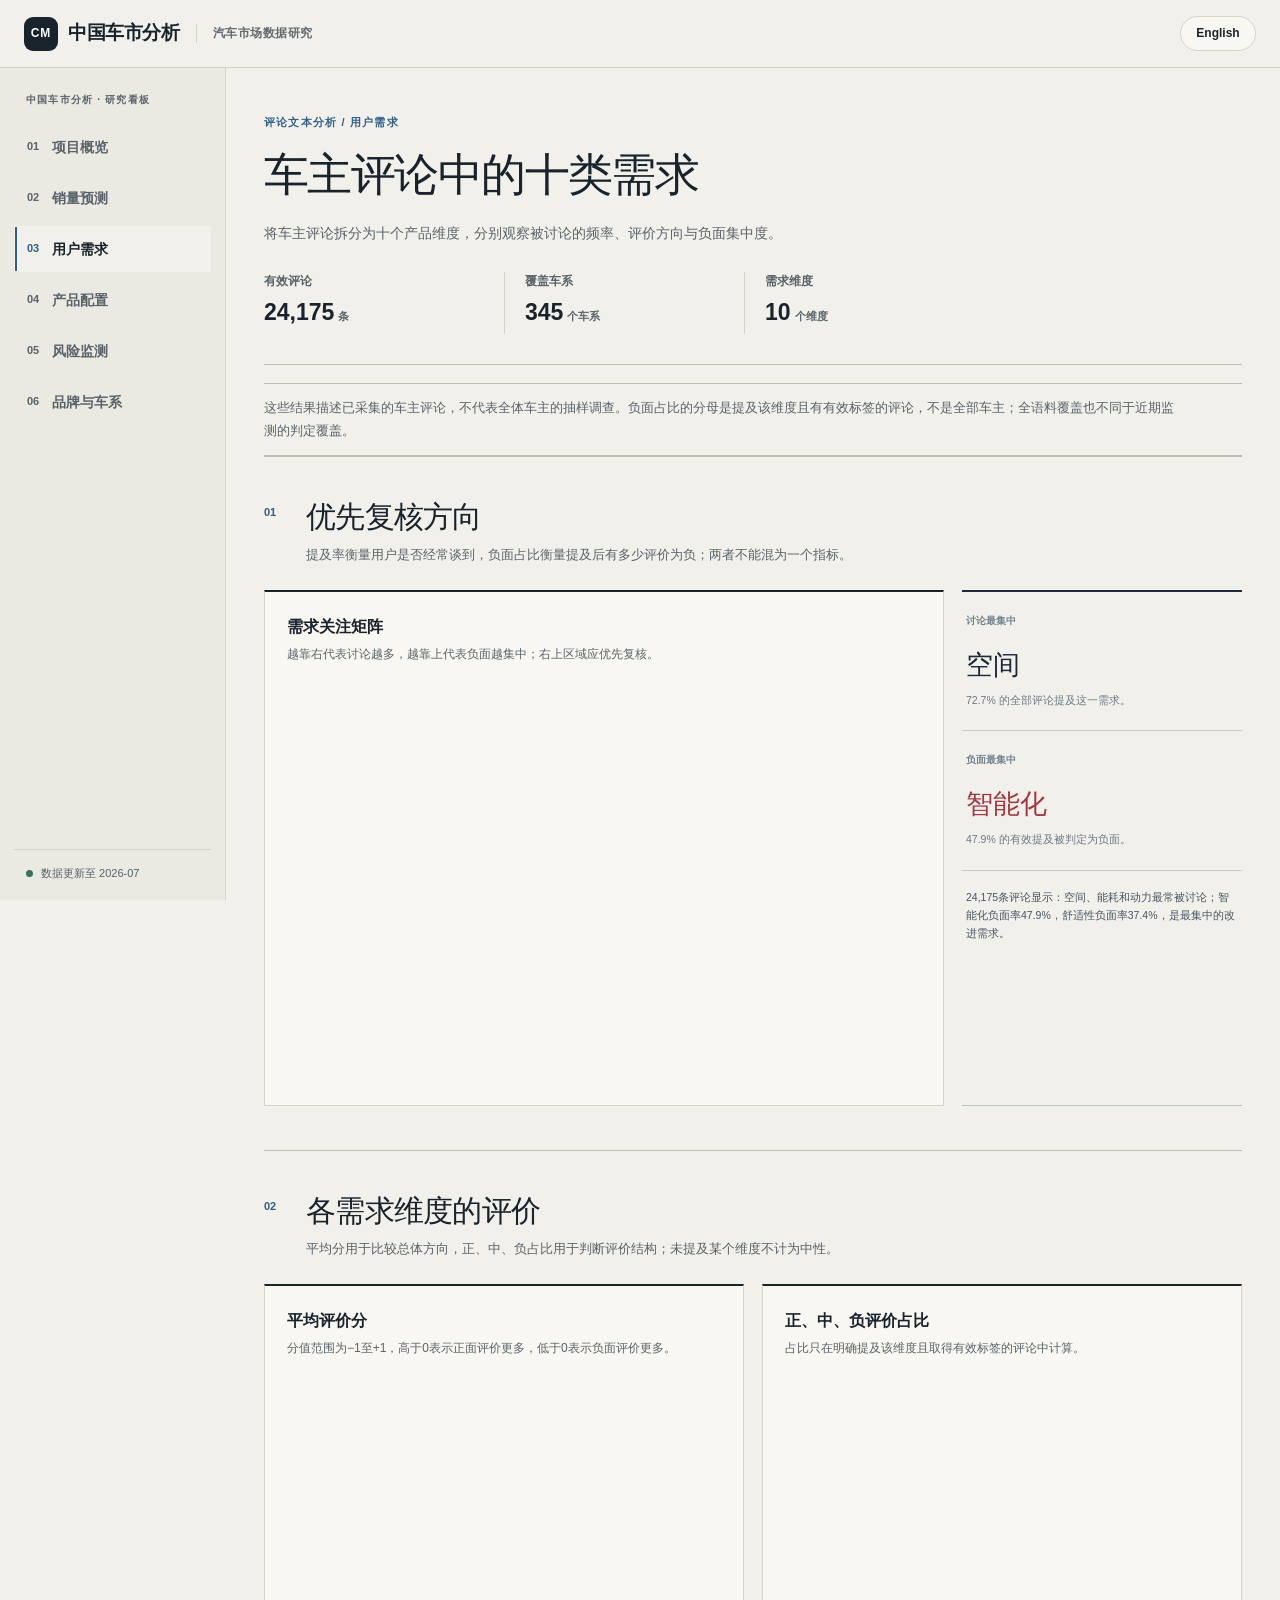
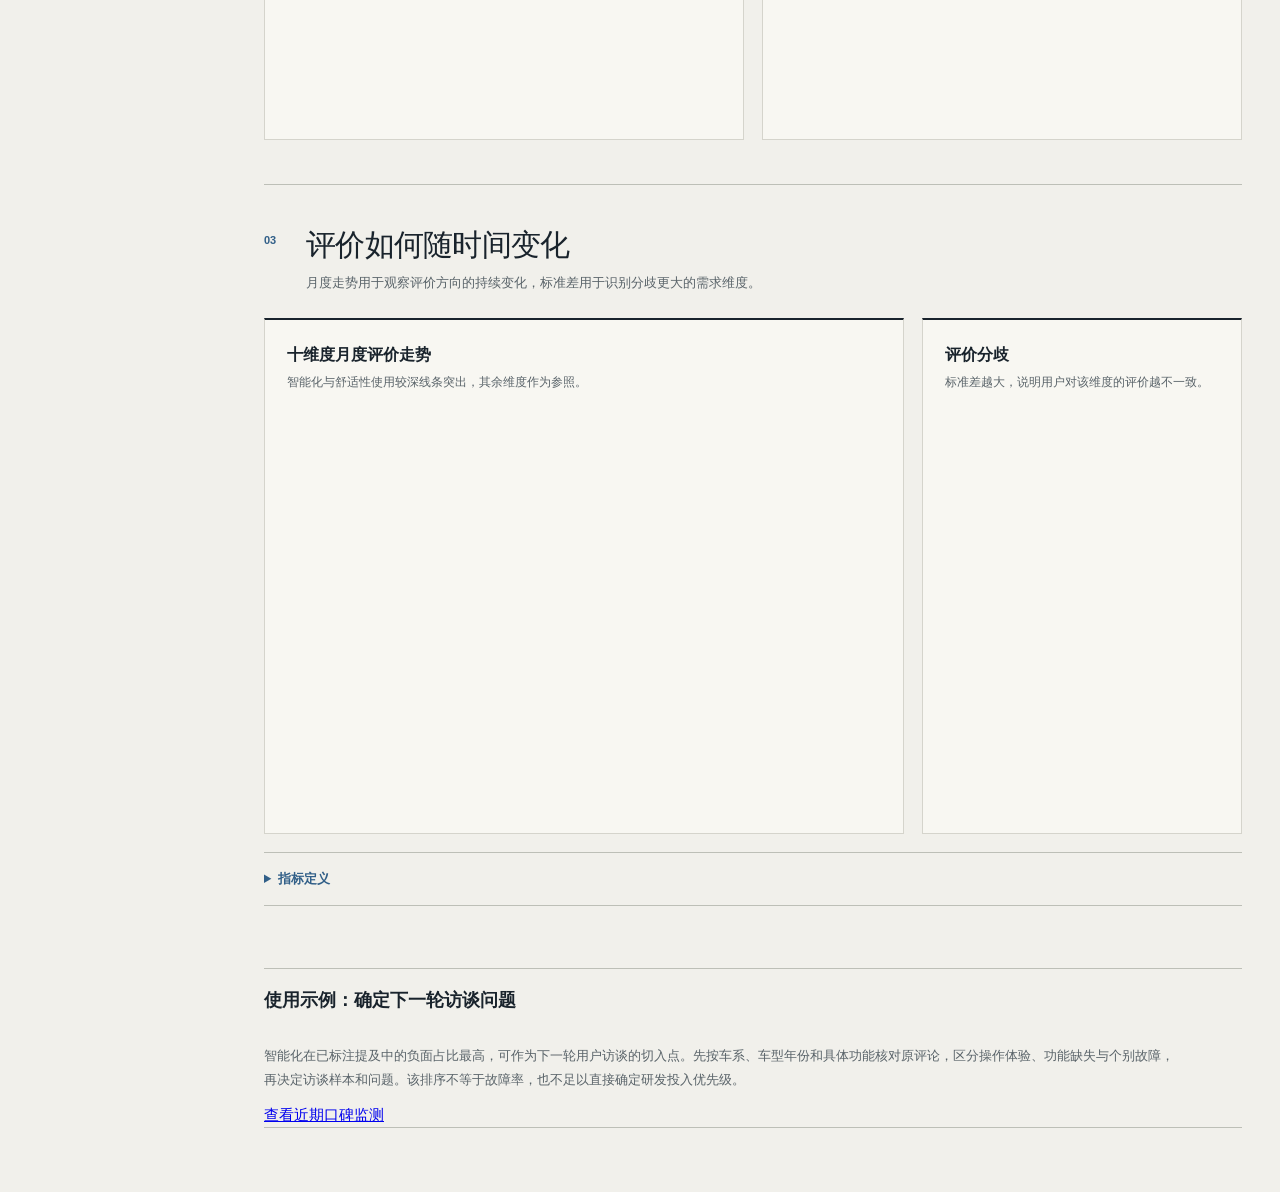
==== commit 35fe3dc2: "Fix forecast time isolation and align public reports Bind configuration preprocessing to each traini" ====
--- a/app/absa.html
+++ b/app/absa.html
@@ -4,10 +4,11 @@
   <meta charset="utf-8">
   <meta name="viewport" content="width=device-width, initial-scale=1">
   <title>中国车市分析 · 用户需求</title>
-  <link rel="stylesheet" href="static/css/style.css?v=20260825-2">
+  <link rel="stylesheet" href="static/css/style.css?v=20260829-1">
+  <link rel="stylesheet" href="static/css/paper.css?v=20260908-1">
   <style>[data-i18n]{visibility:hidden}</style>
 </head>
-<body class="analysis-page needs-page">
+<body class="analysis-page needs-page paper-theme">
   <header class="topbar">
     <div class="brand">中国车市分析</div>
     <div class="brand-sub" data-i18n="brand_sub">汽车市场数据研究</div>
@@ -29,6 +30,7 @@
         </dl>
       </header>
 
+      <aside class="analysis-method-note"><p data-i18n="ab_sample_scope"></p></aside>
       <section class="analysis-section" aria-labelledby="ab-priority-title">
         <header class="analysis-section-head">
           <span>01</span>
@@ -81,13 +83,15 @@
         </div>
         <details class="analysis-method-note"><summary data-i18n="ab_method_summary">指标定义</summary><p data-i18n="ab_method_definition">提及率＝提及该维度的评论数÷全部评论数；负面占比＝该维度负面标签数÷该维度有效标签数。未提及与标签缺失均保留为缺失，不填成中性。</p></details>
       </section>
+      <aside class="analysis-method-note"><h3 data-i18n="ab_use_title"></h3><p data-i18n="ab_use_note"></p><a href="alerts.html" data-i18n="ab_use_link"></a></aside>
     </main>
   </div>
 
   <script src="static/js/lib/echarts.min.js"></script>
   <script src="static/js/theme.js"></script>
-  <script src="static/js/common.js"></script>
-  <script src="static/js/i18n.js"></script>
+  <script src="static/js/paper-theme.js?v=20260908-1"></script>
+  <script src="static/js/common.js?v=20260905-1"></script>
+  <script src="static/js/i18n.js?v=20260908-2"></script>
   <script>
     try { window.I18N.apply(); } catch (e) {}
     document.querySelectorAll('[data-i18n]').forEach(function (el) { el.style.visibility = 'visible'; });
--- a/app/static/css/style.css
+++ b/app/static/css/style.css
@@ -87,7 +87,7 @@
 .analysis-protocol > div { min-height: 104px; padding: 17px 16px 15px 0; }
 .analysis-protocol > div + div { padding-left: 16px; border-left: 1px solid #c4cbd2; }
 .analysis-protocol dt { color: #74808d; font-size: 9.5px; font-weight: 700; }
-.analysis-protocol dd { margin: 21px 0 0; color: #172331; font-size: 13px; font-weight: 700; white-space: nowrap; }
+.analysis-protocol dd { margin: 21px 0 0; color: #172331; font-size: 13px; font-weight: 700; white-space: normal; line-height: 1.25; }
 .analysis-protocol dd strong { font-size: 23px; line-height: 1; font-variant-numeric: tabular-nums; }
 .analysis-protocol dd span { margin-left: 4px; color: #77828e; font-size: 9px; font-weight: 600; }
 .analysis-timeline { display: grid; grid-template-columns: 2fr .75fr .75fr; margin: 22px 0 28px; border: 1px solid #cbd2d9; background: #fff; }
--- a/app/static/css/paper.css
+++ b/app/static/css/paper.css
@@ -0,0 +1,125 @@
+/* Opt-in report theme. Keep analytical content and chart scales independent. */
+.paper-theme {
+  --canvas: #f1f0eb;
+  --paper: #f8f7f2;
+  --ink: #19232c;
+  --muted: #596369;
+  --soft: #626b70;
+  --line: #d5d4cc;
+  --navy: #19232c;
+  --primary: #315f88;
+  --primary-soft: #e6ebeb;
+  --positive: #39715e;
+  --negative: #a34e49;
+  --warning: #99702d;
+  --report-rule: #bdbfb7;
+  --report-note: #e9e8df;
+  --report-serif: Georgia, "Songti SC", "STSong", serif;
+  background: var(--canvas);
+  color: var(--ink);
+}
+
+.paper-theme .topbar { background: var(--canvas); border-color: var(--line); backdrop-filter: none; }
+.paper-theme .sidebar { background: #eae9e2; border-color: var(--line); }
+.paper-theme .sidebar a { border-radius: 0; color: var(--muted); }
+.paper-theme .sidebar a:hover { background: var(--report-note); color: var(--ink); }
+.paper-theme .sidebar a.active { background: var(--canvas); border-color: transparent; box-shadow: inset 2px 0 var(--primary); color: var(--ink); }
+.paper-theme :is(.nav-caption, .nav-index, .nav-foot) { color: var(--muted); border-color: var(--line); }
+.paper-theme .sidebar a.active .nav-index { color: var(--primary); }
+.paper-theme .status-dot { background: var(--positive); box-shadow: none; }
+.paper-theme :is(.nav-toggle, .lang-switch) { background: var(--paper); }
+.paper-theme .lang-switch:hover { background: var(--primary-soft); border-color: var(--primary); }
+.paper-theme :is(a, button, summary):focus-visible { outline: 2px solid var(--primary); outline-offset: 4px; }
+
+.paper-theme .content { min-width: 0; }
+.paper-theme .analysis-header { grid-template-columns: minmax(0, 1fr); gap: 26px; padding: 46px 0 30px; border-color: var(--report-rule); }
+.paper-theme .analysis-header-copy { max-width: 860px; }
+.paper-theme .analysis-header h1 { color: var(--ink); font-family: var(--report-serif); font-size: clamp(34px, 3.5vw, 48px); font-weight: 560; line-height: 1.2; letter-spacing: -.035em; text-wrap: balance; }
+.paper-theme .analysis-header-copy > p:last-child { color: var(--muted); max-width: 820px; }
+.paper-theme .analysis-breadcrumb { color: var(--primary); font-size: 11px; }
+.paper-theme .analysis-protocol { width: 100%; max-width: 720px; border: 0; }
+.paper-theme .analysis-protocol > div { min-height: 62px; padding: 0 20px 0 0; }
+.paper-theme .analysis-protocol > div + div { border-color: var(--line); padding-left: 20px; }
+.paper-theme .analysis-protocol dt { color: var(--muted); font-size: 12px; }
+.paper-theme .analysis-protocol dd { margin-top: 10px; color: var(--ink); font-size: 14px; }
+.paper-theme .analysis-protocol dd span { color: var(--muted); font-size: 11px; }
+
+.paper-theme .analysis-timeline { grid-template-columns: 1.25fr 1fr 1fr; margin: 24px 0 0; background: transparent; border: 0; border-bottom: 1px solid var(--report-rule); }
+.paper-theme .analysis-timeline > div { grid-template-columns: 1fr; align-content: start; gap: 6px; padding: 0 20px 24px 0; }
+.paper-theme .analysis-timeline > div + div { padding-left: 24px; border-color: var(--line); }
+.paper-theme .analysis-timeline span { color: var(--primary); font-size: 11px; }
+.paper-theme .analysis-timeline strong { color: var(--ink); font-size: 14px; }
+.paper-theme .analysis-timeline em { color: var(--muted); font-size: 12px; white-space: normal; }
+
+.paper-theme .analysis-section { border-color: var(--report-rule); padding: 40px 0 44px; scroll-margin-top: 88px; }
+.paper-theme .analysis-timeline + .analysis-section { border-top: 0; }
+.paper-theme .analysis-section-head { grid-template-columns: 28px minmax(0, 1fr); gap: 14px; margin-bottom: 24px; }
+.paper-theme .analysis-section-head > span { color: var(--primary); font-size: 11px; }
+.paper-theme .analysis-section-head h2 { color: var(--ink); font-family: var(--report-serif); font-size: 30px; font-weight: 560; }
+.paper-theme .analysis-section-head p { color: var(--muted); font-size: 13px; }
+.paper-theme .analysis-panel { background: var(--paper); border-color: var(--line); border-top-color: var(--ink); padding: 22px; }
+.paper-theme .analysis-panel-head h3 { color: var(--ink); font-size: 16px; font-weight: 650; }
+.paper-theme .analysis-panel-head p { color: var(--muted); font-size: 12px; line-height: 1.7; }
+.paper-theme :is(.analysis-panel > p, .analysis-section > p) { color: var(--muted); font-size: 13px; line-height: 1.8; }
+.paper-theme .forecast-main-grid { grid-template-columns: minmax(0, 1fr) 260px; margin-top: 24px; }
+.paper-theme .forecast-signal-grid { grid-template-columns: minmax(0, 1fr) 280px; }
+.paper-theme #chartFeatures { height: 480px; }
+
+.paper-theme .forecast-score-wrap { background: transparent; border-color: var(--report-rule); border-top-color: var(--ink); }
+.paper-theme .forecast-score-table th { color: var(--muted); font-size: 12px; border-color: var(--report-rule); font-weight: 600; }
+.paper-theme .forecast-score-table td { color: var(--ink); border-color: var(--line); font-size: 15px; font-weight: 600; }
+.paper-theme .forecast-score-table td:first-child strong { font-size: 14px; }
+.paper-theme .forecast-score-table td:first-child span { color: var(--muted); font-size: 12px; line-height: 1.65; }
+.paper-theme .forecast-primary-row td { background: var(--primary-soft); }
+.paper-theme .forecast-primary-row td:first-child { box-shadow: inset 3px 0 var(--primary); }
+.paper-theme .forecast-primary-row td:last-child { color: var(--positive); }
+
+.paper-theme .analysis-reading { background: var(--report-note); border-color: var(--report-rule); border-top-color: var(--ink); }
+.paper-theme .analysis-reading h3 { color: var(--ink); font-size: 16px; }
+.paper-theme .analysis-reading dl > div { border-color: var(--line); }
+.paper-theme .analysis-reading dt { color: var(--primary); font-size: 12px; }
+.paper-theme .analysis-reading dd { color: var(--muted); font-size: 13px; line-height: 1.8; }
+.paper-theme .forecast-signal-summary { border-color: var(--report-rule); border-top-color: var(--ink); }
+.paper-theme .forecast-signal-summary > div + div { border-color: var(--line); }
+.paper-theme .forecast-signal-summary span { color: var(--primary); font-size: 11px; }
+.paper-theme .forecast-signal-summary strong { color: var(--ink); font-size: 14px; }
+.paper-theme .forecast-signal-summary p { color: var(--muted); font-size: 13px; line-height: 1.8; }
+.paper-theme .forecast-evidence-strip { grid-template-columns: 1fr 1fr 1.4fr; background: transparent; border-color: var(--report-rule); border-top-color: var(--ink); }
+.paper-theme .forecast-evidence-strip > div { padding: 22px 18px; }
+.paper-theme .forecast-evidence-strip > div + div { border-color: var(--line); }
+.paper-theme .forecast-evidence-strip span { color: var(--muted); font-size: 12px; }
+.paper-theme .forecast-evidence-strip strong { color: var(--primary); font-size: 30px; line-height: 1.25; }
+.paper-theme #fc-evidence-interval { font-size: 23px; letter-spacing: -.02em; }
+.paper-theme .forecast-evidence-strip > p { color: var(--muted); background: var(--report-note); border-color: var(--line); font-size: 13px; }
+.paper-theme .analysis-method-note { border-color: var(--report-rule); }
+.paper-theme .analysis-method-note summary { color: var(--primary); font-size: 13px; padding: 16px 0; }
+.paper-theme .analysis-method-note p { color: var(--muted); font-size: 13px; line-height: 1.8; padding: 12px 0; margin: 0; }
+
+@media (max-width: 1200px) {
+  .paper-theme :is(.forecast-main-grid, .forecast-signal-grid, .analysis-grid-2) { grid-template-columns: 1fr; }
+  .paper-theme .analysis-reading dl { display: grid; grid-template-columns: repeat(3, minmax(0, 1fr)); gap: 20px; }
+  .paper-theme .analysis-reading dl > div { border-top: 0; padding: 0; }
+}
+@media (max-width: 820px) {
+  .paper-theme .analysis-content { padding: 0 20px 40px; }
+  .paper-theme .analysis-header { padding-top: 32px; }
+  .paper-theme .analysis-section-head h2 { font-size: 27px; }
+  .paper-theme .forecast-evidence-strip { grid-template-columns: 1fr; }
+  .paper-theme .forecast-evidence-strip > div { min-height: 0; }
+  .paper-theme .forecast-evidence-strip strong { margin-top: 12px; }
+}
+@media (max-width: 520px) {
+  .paper-theme .analysis-header h1 { font-size: 34px; }
+  .paper-theme .analysis-protocol { grid-template-columns: 1fr; }
+  .paper-theme .analysis-protocol > div { padding: 12px 0; min-height: 0; }
+  .paper-theme .analysis-protocol > div + div { padding-left: 0; }
+  .paper-theme .analysis-timeline { grid-template-columns: 1fr; margin-top: 0; }
+  .paper-theme .analysis-timeline > div { grid-template-columns: 94px minmax(0, 1fr); padding: 16px 0; gap: 5px 12px; }
+  .paper-theme .analysis-timeline > div + div { padding-left: 0; border-left: 0; border-top: 1px solid var(--line); }
+  .paper-theme .analysis-timeline em { grid-column: 2; }
+  .paper-theme .analysis-reading dl { grid-template-columns: 1fr; }
+  .paper-theme .analysis-panel { padding: 18px 14px; }
+}
+@media (prefers-reduced-motion: reduce) {
+  .paper-theme *, .paper-theme *::before, .paper-theme *::after { transition: none; }
+}
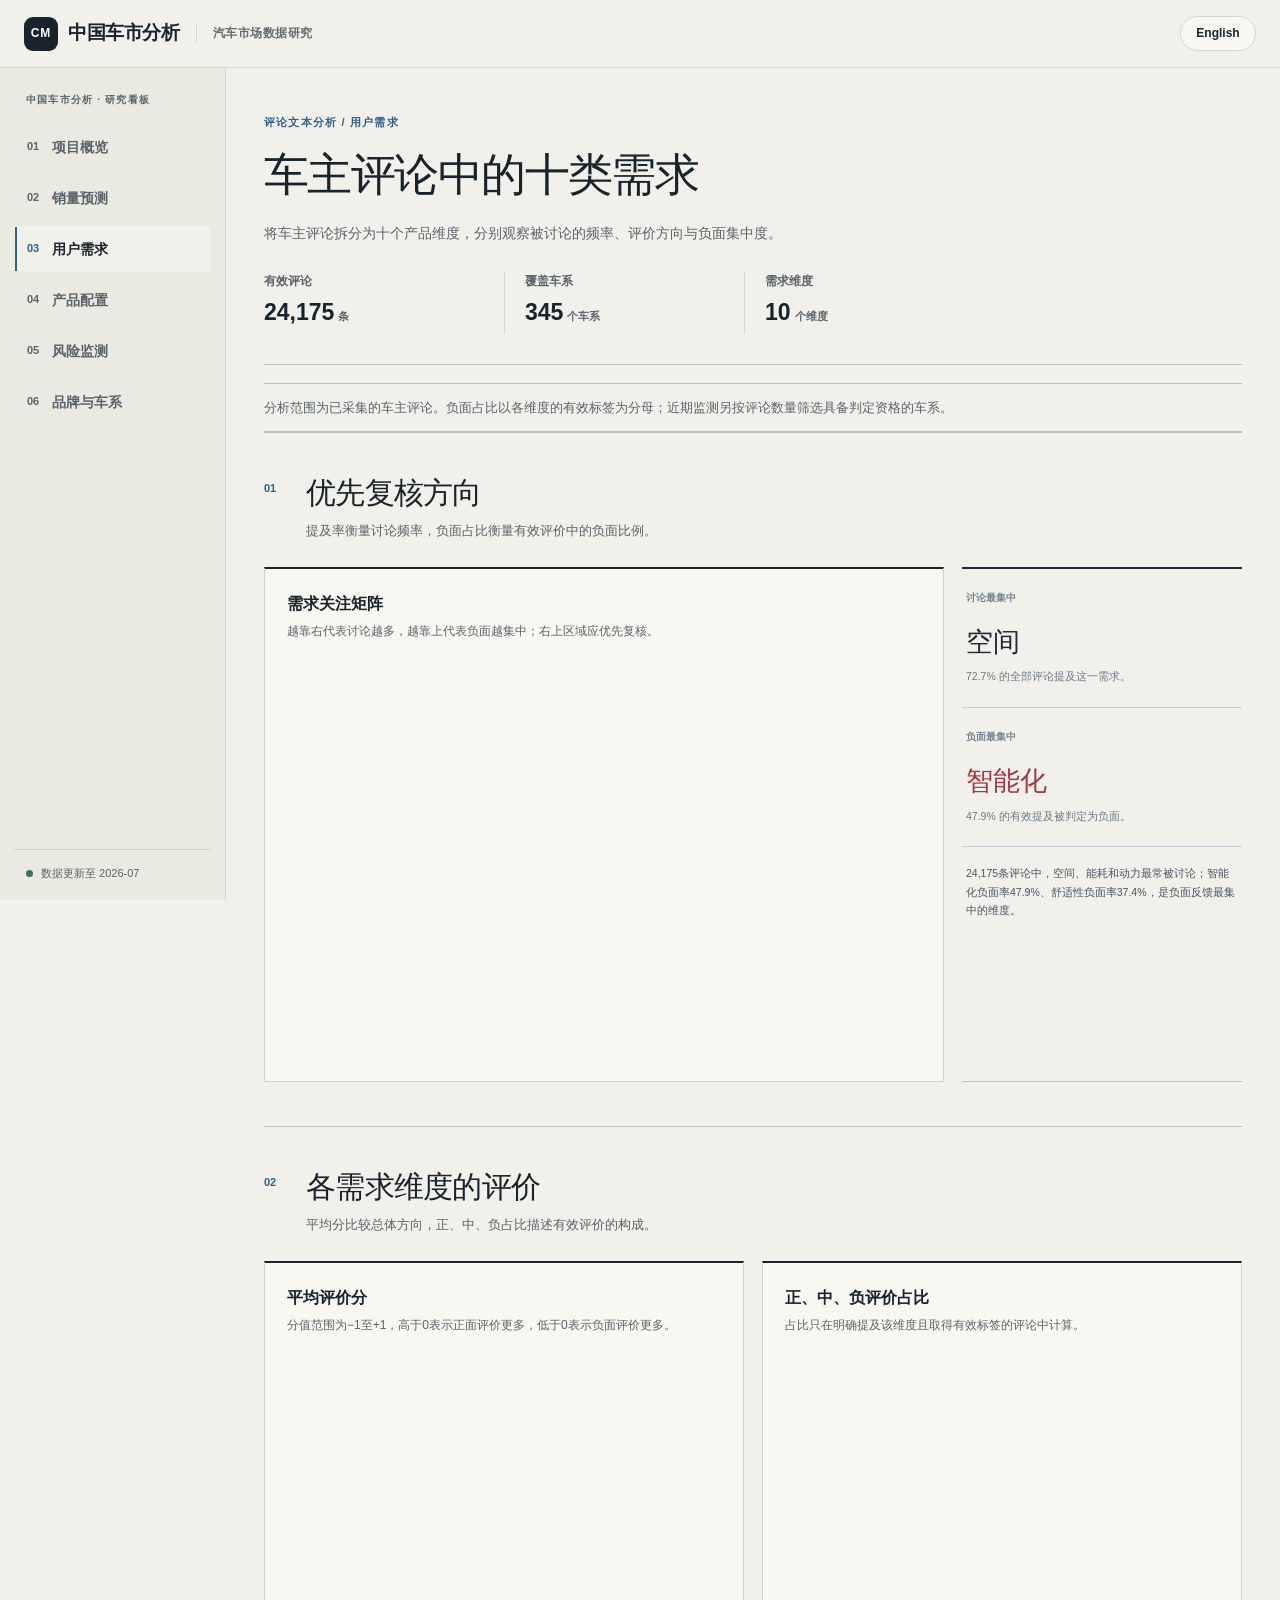
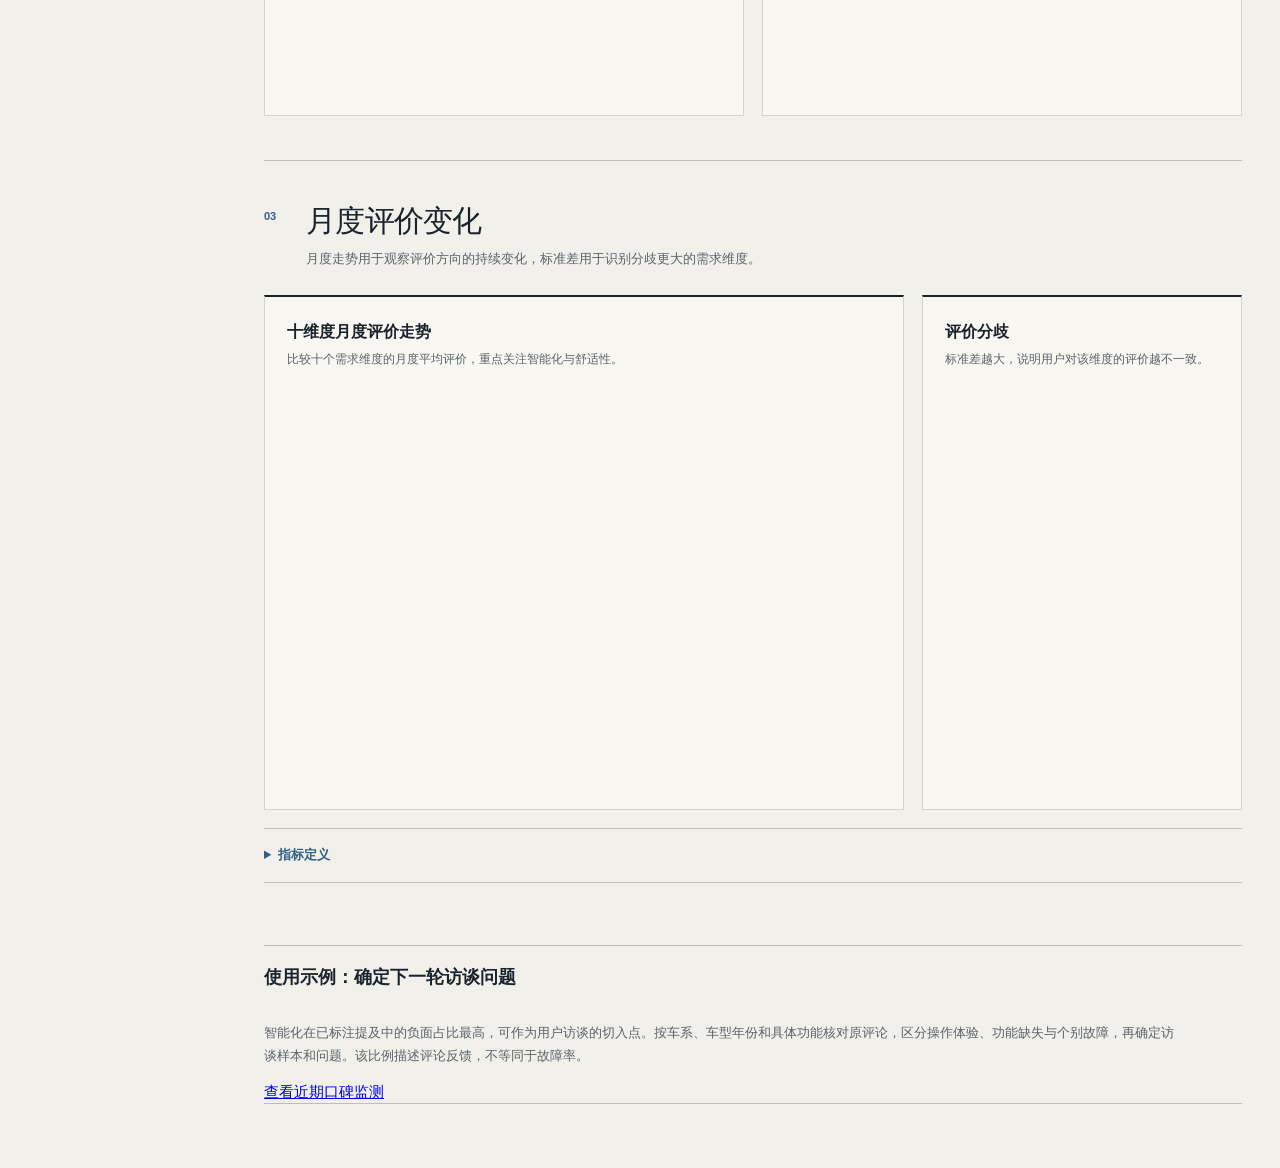
==== commit 135dbf34: "Refine bilingual reports and remove outdated figures" ====
--- a/app/absa.html
+++ b/app/absa.html
@@ -30,11 +30,11 @@
         </dl>
       </header>
 
-      <aside class="analysis-method-note"><p data-i18n="ab_sample_scope"></p></aside>
+      <aside class="analysis-method-note"><p data-i18n="ab_sample_scope">分析范围为已采集的车主评论。负面占比以各维度的有效标签为分母；近期监测另按评论数量筛选具备判定资格的车系。</p></aside>
       <section class="analysis-section" aria-labelledby="ab-priority-title">
         <header class="analysis-section-head">
           <span>01</span>
-          <div><h2 id="ab-priority-title" data-i18n="ab_priority_title">优先改进方向</h2><p data-i18n="ab_priority_lead">提及率衡量用户是否经常谈到，负面占比衡量提及后有多少评价为负；两者不能混为一个指标。</p></div>
+          <div><h2 id="ab-priority-title" data-i18n="ab_priority_title">优先复核方向</h2><p data-i18n="ab_priority_lead">提及率衡量讨论频率，负面占比衡量有效评价中的负面比例。</p></div>
         </header>
         <div class="needs-priority-grid">
           <article class="analysis-panel">
@@ -52,7 +52,7 @@
       <section class="analysis-section" aria-labelledby="ab-evaluation-title">
         <header class="analysis-section-head">
           <span>02</span>
-          <div><h2 id="ab-evaluation-title" data-i18n="ab_evaluation_title">各需求维度的评价</h2><p data-i18n="ab_evaluation_lead">平均分用于比较总体方向，正、中、负占比用于判断评价结构；未提及某个维度不计为中性。</p></div>
+          <div><h2 id="ab-evaluation-title" data-i18n="ab_evaluation_title">各需求维度的评价</h2><p data-i18n="ab_evaluation_lead">平均分比较总体方向，正、中、负占比描述有效评价的构成。</p></div>
         </header>
         <div class="analysis-grid-2">
           <article class="analysis-panel">
@@ -69,11 +69,11 @@
       <section class="analysis-section" aria-labelledby="ab-change-title">
         <header class="analysis-section-head">
           <span>03</span>
-          <div><h2 id="ab-change-title" data-i18n="ab_change_title">评价如何随时间变化</h2><p data-i18n="ab_change_lead">月度走势用于观察评价方向的持续变化，标准差用于识别分歧更大的需求维度。</p></div>
+          <div><h2 id="ab-change-title" data-i18n="ab_change_title">月度评价变化</h2><p data-i18n="ab_change_lead">月度走势用于观察评价方向的持续变化，标准差用于识别分歧更大的需求维度。</p></div>
         </header>
         <div class="needs-change-grid">
           <article class="analysis-panel">
-            <div class="analysis-panel-head"><div><h3 data-i18n="ab_trend">十维度月度评价走势</h3><p data-i18n="ab_trend_insight">智能化与舒适性使用较深线条突出，其余维度作为参照。</p></div></div>
+            <div class="analysis-panel-head"><div><h3 data-i18n="ab_trend">十维度月度评价走势</h3><p data-i18n="ab_trend_insight">比较十个需求维度的月度平均评价，重点关注智能化与舒适性。</p></div></div>
             <div id="chartTrend" class="analysis-chart analysis-chart-tall"></div>
           </article>
           <article class="analysis-panel">
@@ -81,9 +81,9 @@
             <div id="chartVariance" class="analysis-chart analysis-chart-tall"></div>
           </article>
         </div>
-        <details class="analysis-method-note"><summary data-i18n="ab_method_summary">指标定义</summary><p data-i18n="ab_method_definition">提及率＝提及该维度的评论数÷全部评论数；负面占比＝该维度负面标签数÷该维度有效标签数。未提及与标签缺失均保留为缺失，不填成中性。</p></details>
+        <details class="analysis-method-note"><summary data-i18n="ab_method_summary">指标定义</summary><p data-i18n="ab_method_definition">提及率＝提及该维度的评论数÷全部评论数；负面占比＝该维度负面标签数÷该维度有效标签数。未提及与标签缺失均保留为缺失；采集样本并非车主总体的随机抽样。</p></details>
       </section>
-      <aside class="analysis-method-note"><h3 data-i18n="ab_use_title"></h3><p data-i18n="ab_use_note"></p><a href="alerts.html" data-i18n="ab_use_link"></a></aside>
+      <aside class="analysis-method-note"><h3 data-i18n="ab_use_title">使用示例：确定下一轮访谈问题</h3><p data-i18n="ab_use_note">智能化在已标注提及中的负面占比最高，可作为用户访谈的切入点。按车系、车型年份和具体功能核对原评论，区分操作体验、功能缺失与个别故障，再确定访谈样本和问题。该比例描述评论反馈，不等同于故障率。</p><a href="alerts.html" data-i18n="ab_use_link">查看近期口碑监测</a></aside>
     </main>
   </div>
 
@@ -91,7 +91,7 @@
   <script src="static/js/theme.js"></script>
   <script src="static/js/paper-theme.js?v=20260908-1"></script>
   <script src="static/js/common.js?v=20260905-1"></script>
-  <script src="static/js/i18n.js?v=20260908-2"></script>
+  <script src="static/js/i18n.js?v=20261006-1"></script>
   <script>
     try { window.I18N.apply(); } catch (e) {}
     document.querySelectorAll('[data-i18n]').forEach(function (el) { el.style.visibility = 'visible'; });
